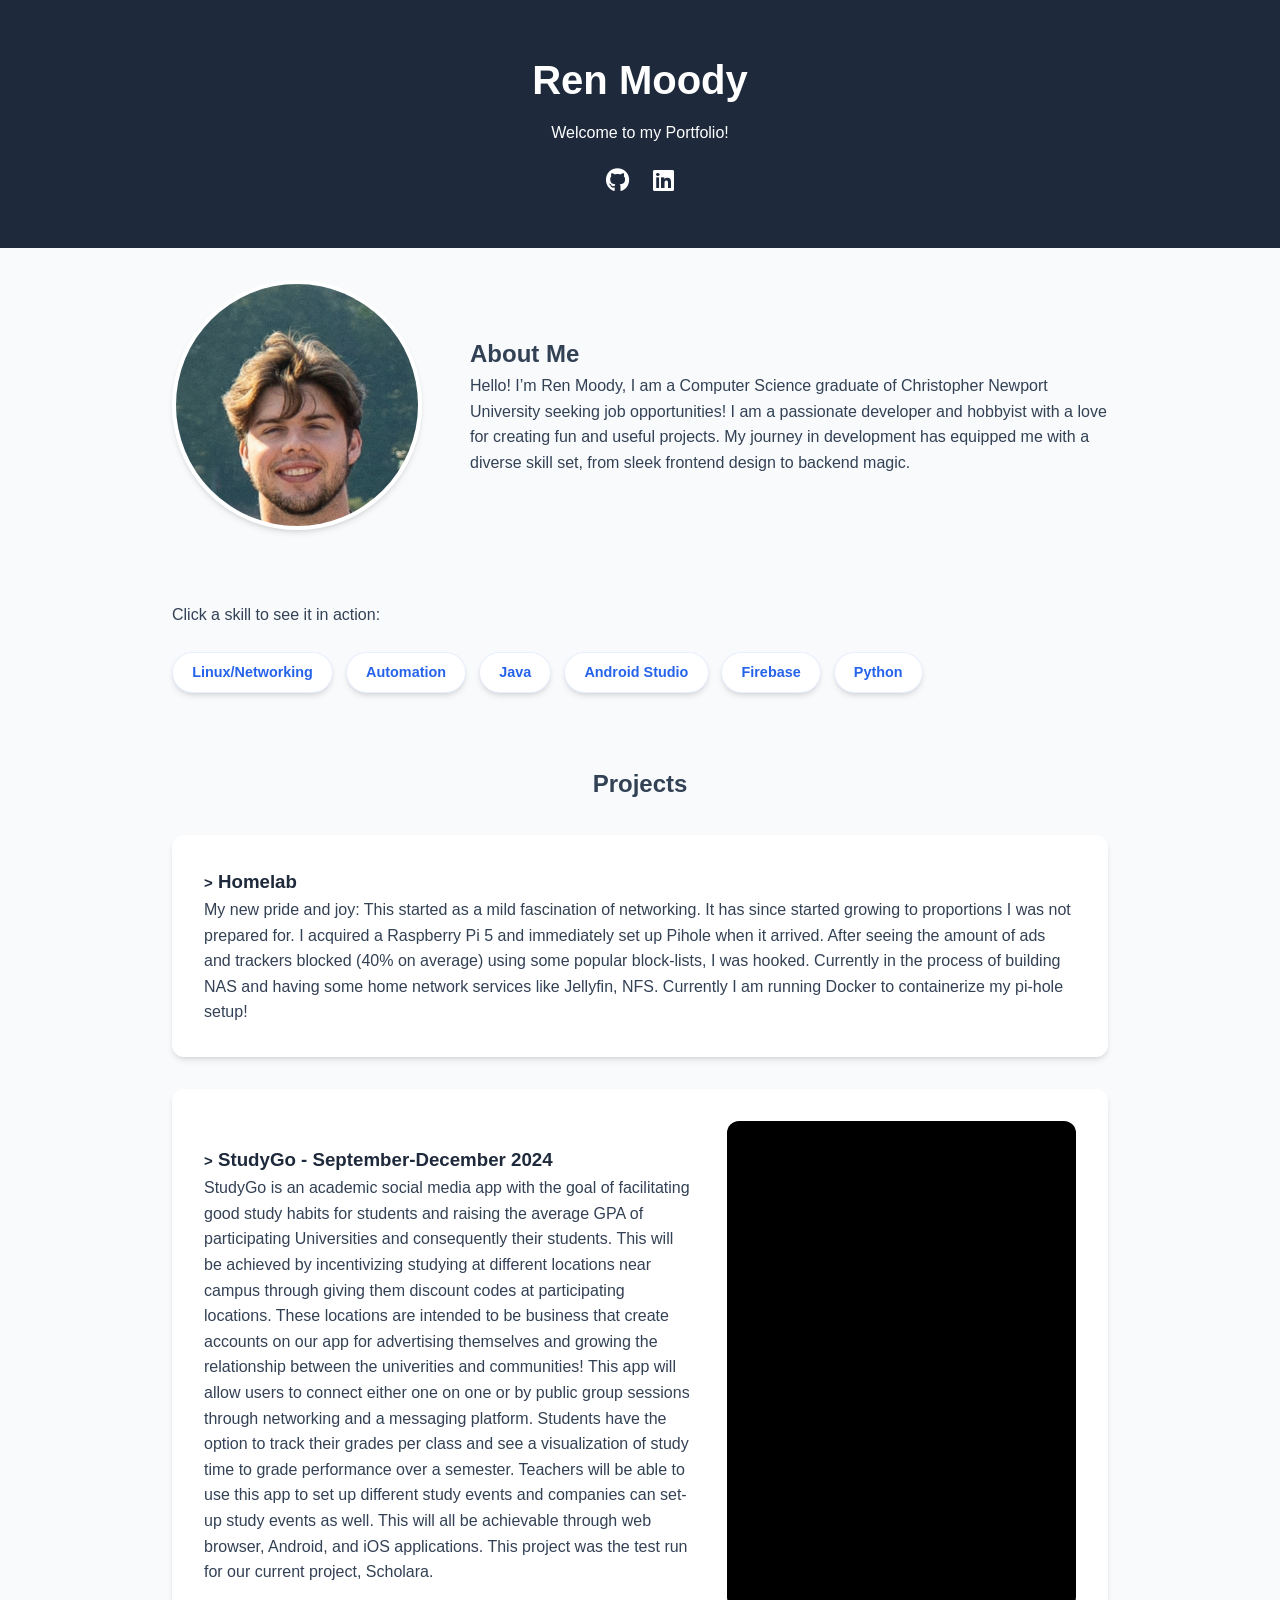
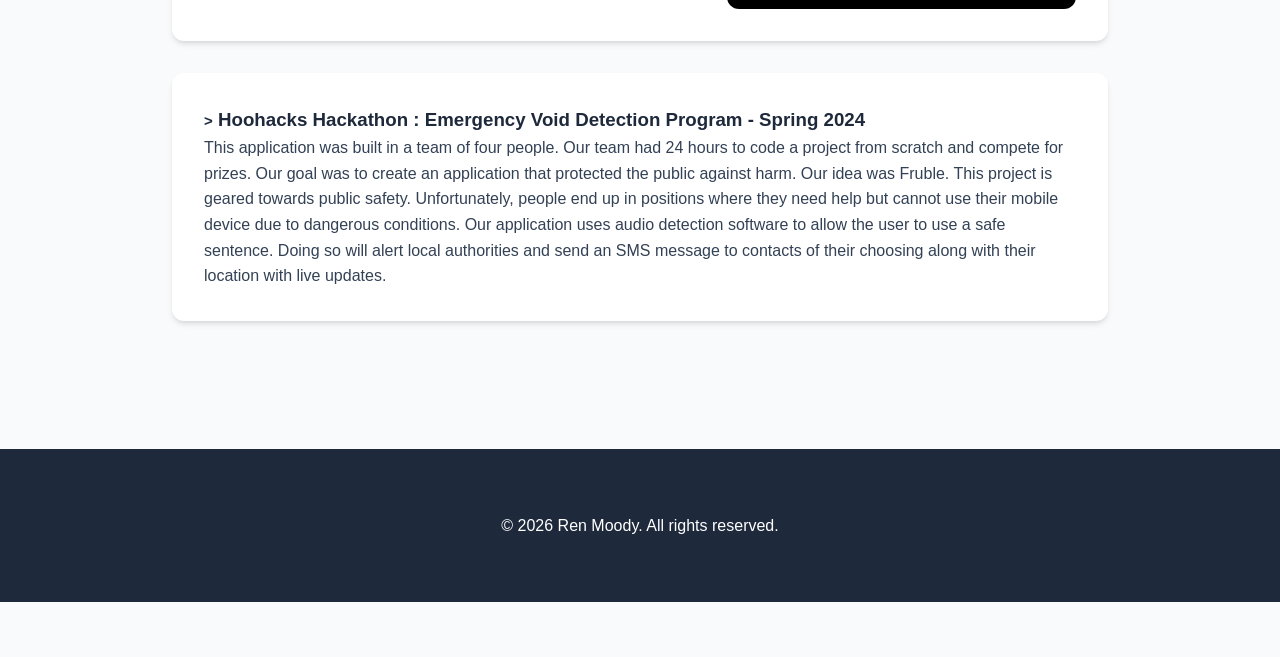
==== index.html @ 05da3f69 "Javascript overhaul, lots of interactivity added with skills and projects" ====
<!DOCTYPE html>
<html lang="en">

<head>
    <meta charset="UTF-8">
    <meta name="viewport" content="width=device-width, initial-scale=1.0">
    <meta name="description"
        content="Ren Moody's personal portfolio website showcasing projects and experience in software development.">
    <meta name="keywords"
        content="Ren Moody, portfolio, software developer, projects, computer science, Christopher Newport University">
    <title>Ren Moody Portfolio</title>
    <link rel="stylesheet" href="new_style.css">
    <link rel="stylesheet" href="https://cdnjs.cloudflare.com/ajax/libs/font-awesome/6.5.1/css/all.min.css">
</head>

<body>
    <header>
        <div class="header">
            <h1>Ren Moody</h1>
            <p>Welcome to my Portfolio!</p>
            <nav>
                <ul>
                    <li><a href="https://github.com/Renmoody" target="_blank" aria-label="GitHub Profile"
                            rel="noopener noreferrer"><i class="fab fa-github"></i></a></li>
                    <li><a href="https://www.linkedin.com/in/ren-moody/" target="_blank" aria-label="LinkedIn Profile"
                            rel="noopener noreferrer"><i class="fab fa-linkedin"></i></a></li>
                </ul>
            </nav>
        </div>
    </header>


    <section id="about">
        <div class="container">
            <img src="./images/pfp2.png" alt="About Me" class="profile-pic">
            <div class="about-text">
                <h2>About Me</h2>
                <p>Hello! I’m Ren Moody, I am a Computer Science graduate of Christopher Newport University seeking job
                    opportunities!
                    I am a passionate developer and hobbyist with a love for creating fun and useful projects.
                    My journey in development has equipped me with a diverse skill set,
                    from sleek frontend design to backend magic.</p>
            </div>
        </div>
    </section>

    <section id="skills-overview">
        <div class="container">
            <h2>Skills</h2>
            <p>Click a skill to see it in action:</p>
            <div class="skills-hub">
                <a href="#homelab" class="skill-tag" data-skill="linux" proj="homelab">Linux/Networking</a>
                <a href="#homelab" class="skill-tag" data-skill="automation" proj="homelab">Automation</a>
                <a href="#studygo" class="skill-tag" data-skill="java" proj="studygo">Java</a>
                <a href="#studygo" class="skill-tag" data-skill="android-studio" proj="studygo">Android Studio</a>
                <a href="#studygo" class="skill-tag" data-skill="firebase" proj="studygo">Firebase</a>
                <a href="#frooble" class="skill-tag" data-skill="python" proj="frooble">Python</a>

            </div>
        </div>
    </section>

    <section id="projects">
        <div class="container">
            <h2>Projects</h2>

            <!--Homelab-->
            <div class="project" id="homelab" data-skill="linux automation">
                <h3>
                    <a href="homelab.html">
                        Homelab
                    </a>
                </h3>
                <p>My new pride and joy: This started as a mild fascination of networking. It has since started growing
                    to
                    proportions I was not prepared for. I acquired a Raspberry Pi 5 and immediately set up Pihole when
                    it arrived. After seeing the amount of ads and trackers blocked (40% on average)
                    using some popular block-lists, I was hooked. Currently in the process of building NAS and having
                    some home network services like Jellyfin, NFS. Currently I am running Docker to containerize my
                    pi-hole setup!
                </p>
            </div>


            <!-- StudyGo Project -->
            <div class="project project-split" id="studygo" data-skill="java android-studio firebase">


                <div class="project-info">
                    <h3>
                        <a href="https://github.com/Renmoody/capstone" target="_blank">
                            StudyGo - September-December 2024
                        </a>
                    </h3>
                    <p>
                        StudyGo is an academic social media app with the goal of facilitating good study habits for
                        students and raising the average GPA of participating Universities and consequently their
                        students.
                        This will be achieved by incentivizing studying at different locations near campus through
                        giving
                        them discount codes at participating locations. These locations are intended to be business
                        that create
                        accounts on our app for advertising themselves and growing the relationship between the
                        univerities and communities!
                        This app will allow users to connect either one
                        on one or by public group sessions through networking and a messaging platform. Students
                        have the
                        option to track their grades per class and see a visualization of study time to grade
                        performance
                        over a semester. Teachers will be able to use this app to set up different study events and
                        companies can set-up study events as well. This will all be achievable through web browser,
                        Android, and iOS applications. This project was the test run for our current project,
                        Scholara.
                    </p>
                </div>

                <div class="video-container">

                    <video src="videos/Screen_recording_20241212_234307.webm" muted loop autoplay playsinline>

                        Your browser does not support the video tag.
                    </video>


                </div>
            </div>
            <!-- Frooble Project -->
            <div class="project" id="frooble" data-skill="python">

                <h3>
                    <a href="https://github.com/Renmoody/Frooble" target="_blank">
                        Hoohacks Hackathon : Emergency Void Detection Program - Spring 2024
                    </a>
                </h3>

                <!-- Left: text -->
                <p>
                    This application was built in a team of four people. Our team had 24 hours to code a project
                    from scratch and compete for prizes.
                    Our goal was to create an application that protected the public against harm. Our idea was
                    Fruble.
                    This project is geared towards public safety. Unfortunately, people end up in positions where
                    they need help
                    but cannot use their mobile device due to dangerous conditions.
                    Our application uses audio detection software to allow the user to use a safe sentence.
                    Doing so will alert local authorities and send an SMS message to contacts of their choosing
                    along with
                    their location with live updates.
                    <br>
                </p>



            </div>


    </section>


    <footer>
        <div class="container">
            <p>&copy; 2026 Ren Moody. All rights reserved.</p>
        </div>
    </footer>
    <script src="script.js"></script>
</body>

</html>
---- new_style.css ----
:root {
    --primary-color: #2563eb;
    --secondary-color: #1e293b;
    --accent-color: #38bdf8;
    --bg-color: #f8fafc;
    --text-color: #334155;
    --white: #ffffff;
    --shadow: 0 4px 6px -1px rgb(0 0 0 / 0.1), 0 2px 4px -2px rgb(0 0 0 / 0.1);
    --border-radius: 12px;
}

/* Base styling */
* {
    margin: 0;
    padding: 0;
    box-sizing: border-box;
}

html {
    scroll-behavior: smooth;
}

body {
    font-family: 'Inter', -apple-system, sans-serif;
    line-height: 1.6;
    background-color: var(--bg-color);
    color: var(--text-color);
}

.container {
    max-width: 1000px;
    margin: 0 auto;
    padding: 2rem;
}

/* Header & Nav */
header {
    background: var(--secondary-color);
    color: var(--white);
    padding: 3rem 1rem;
    text-align: center;
}

.header h1 {
    font-size: 2.5rem;
    margin-bottom: 0.5rem;
}

.header nav ul {
    list-style: none;
    display: flex;
    justify-content: center;
    gap: 1.5rem;
    margin-top: 1rem;
}

.header nav a {
    color: var(--white);
    font-size: 1.5rem;
    transition: transform 0.3s ease, color 0.3s ease;
}

.header nav a:hover {
    color: var(--accent-color);
    transform: translateY(-3px);
}

/* About */
#about .container {
    display: flex;
    align-items: center;
    gap: 3rem;
    flex-wrap: wrap;
}

.profile-pic {
    width: 250px;
    height: 250px;
    border-radius: 50%;
    object-fit: cover;
    box-shadow: var(--shadow);
    border: 4px solid var(--white);
}

.about-text {
    flex: 1;
    min-width: 300px;
}

/* Skills */
#skills-overview {
    position: sticky;
    top: 0;
    z-index: 100;
    background-color: var(--bg-color);
    padding: 1rem 0;
}

#skills-overview.is-pinned {
    padding: 0.5rem 0;
}

#skills-overview.is-pinned h2 {
    display: none;
}

.skills-hub {
    display: flex;
    flex-wrap: wrap;
    gap: 0.8rem;
    margin-top: 1.5rem;
}

.skill-tag {
    text-decoration: none;
    background: var(--white);
    color: var(--primary-color);
    padding: 0.5rem 1.2rem;
    border-radius: 50px;
    font-weight: 600;
    font-size: 0.9rem;
    box-shadow: var(--shadow);
    /* transition: all 0.4s ease; */
    transition: all 0.3s cubic-bezier(0.4, 0, 0.2, 1);
    border: 1px solid rgba(37, 99, 235, 0.1);
}

.skill-tag:hover {
    background: var(--primary-color);
    color: var(--white);
    transform: scale(1.05);
}

.skill-tag.active-skill {
    background: var(--primary-color);
    color: var(--white);
    transform: scale(1.05);
}


/* Projects */
#projects h2 {
    margin-bottom: 2rem;
    text-align: center;
}

.project {
    scroll-margin-top: 200px;
    background: var(--white);
    padding: 2rem;
    border-radius: var(--border-radius);
    margin-bottom: 2rem;
    outline: 2px solid transparent;
    box-shadow: var(--shadow);
    transition: outline 0.5s ease, box-shadow 0.4s ease, transform 0.4s ease;
}

.project.active-project {
    outline: 2px solid var(--primary-color);
    box-shadow: 0 20px 25px rgba(0, 0, 0, 0.15); 
    transform: translateY(-5px);
}

.project:hover {
    transform: translateY(-5px);
}

.project h3 a {
    color: var(--secondary-color);
    text-decoration: none;
    cursor: pointer;
}

.project h3 a:hover {
    color: var(--primary-color);
}


.project h3 a::before {
    content: '>';
    font-size: 0.8em;
    transition: margin-left 0.2s;
}


.project h3 a:hover::before {
    margin-left: 5px;
}

.project h3 a:active {
    opacity: 0.7;
    transform: scale(0.98);
}


.project-split {
    display: flex;
    align-items: center;
    gap: 2rem;
    overflow: hidden;
}

.project:has(.video-container.expanded) {
    transform: none !important;
    z-index: 99999;
}

.project-split .split-object {
    position: relative;
    width: 40%;
    aspect-ratio: 1/1.4;
    border-radius: var(--border-radius);
    overflow: hidden;
    background: #000;
    flex-shrink: 0;
}

.project .img {
    width: 100%;
    display: block;
    overflow: hidden;
    border-radius: var(--border-radius);
}

.img img {
    width: 100%;
}

.video-container {
    position: relative;
    cursor: pointer;
    width: 40%;
    aspect-ratio: 1/1.4;
    border-radius: var(--border-radius);
    overflow: hidden;
    background: #000;
    flex-shrink: 0;
    align-self: flex-start;
}

.video-container video {
    width: 100%;
    height: 100%;
    display: block;
}


.tooltip {
    border-bottom: 1px dotted #666;
    position: relative;
    cursor: help;
}

/* The Bubble */
.tooltip::after {
    content: attr(data-tooltip);
    position: absolute;
    bottom: 125%;
    left: 50%;
    transform: translateX(-50%);
    background-color: #333;
    color: #fff;
    padding: 8px;
    border-radius: 5px;
    font-size: 14px;
    white-space: nowrap;
    opacity: 0;
    visibility: hidden;
    transition: opacity 0.3s;
    z-index: 10;
}

.tooltip:hover::after {
    opacity: 1;
    visibility: visible;
}



footer {
    text-align: center;
    padding: 2rem;
    background: var(--secondary-color);
    color: var(--white);
    margin-top: 4rem;
}

@media (max-width: 768px) {
    #about .container {
        flex-direction: column;
        text-align: center;
    }

    #skills-overview {
        background-color: transparent;
    }
    #skills-overview h2{
        display: none;
    }
    #skills-overview p{
        display: none;
    }

    .header h1 {
        font-size: 2rem;
    }

    .project-split {
        flex-direction: column;
    }

    .project-split .video-container {
        flex-basis: auto;
        width: 100%;
    }

    .project h3 a {
        background-color: rgba(var(--secondary-color-rgb), 0.1);
        padding: 2px 6px;
        border-radius: 4px;
        font-weight: bold;
    }
}
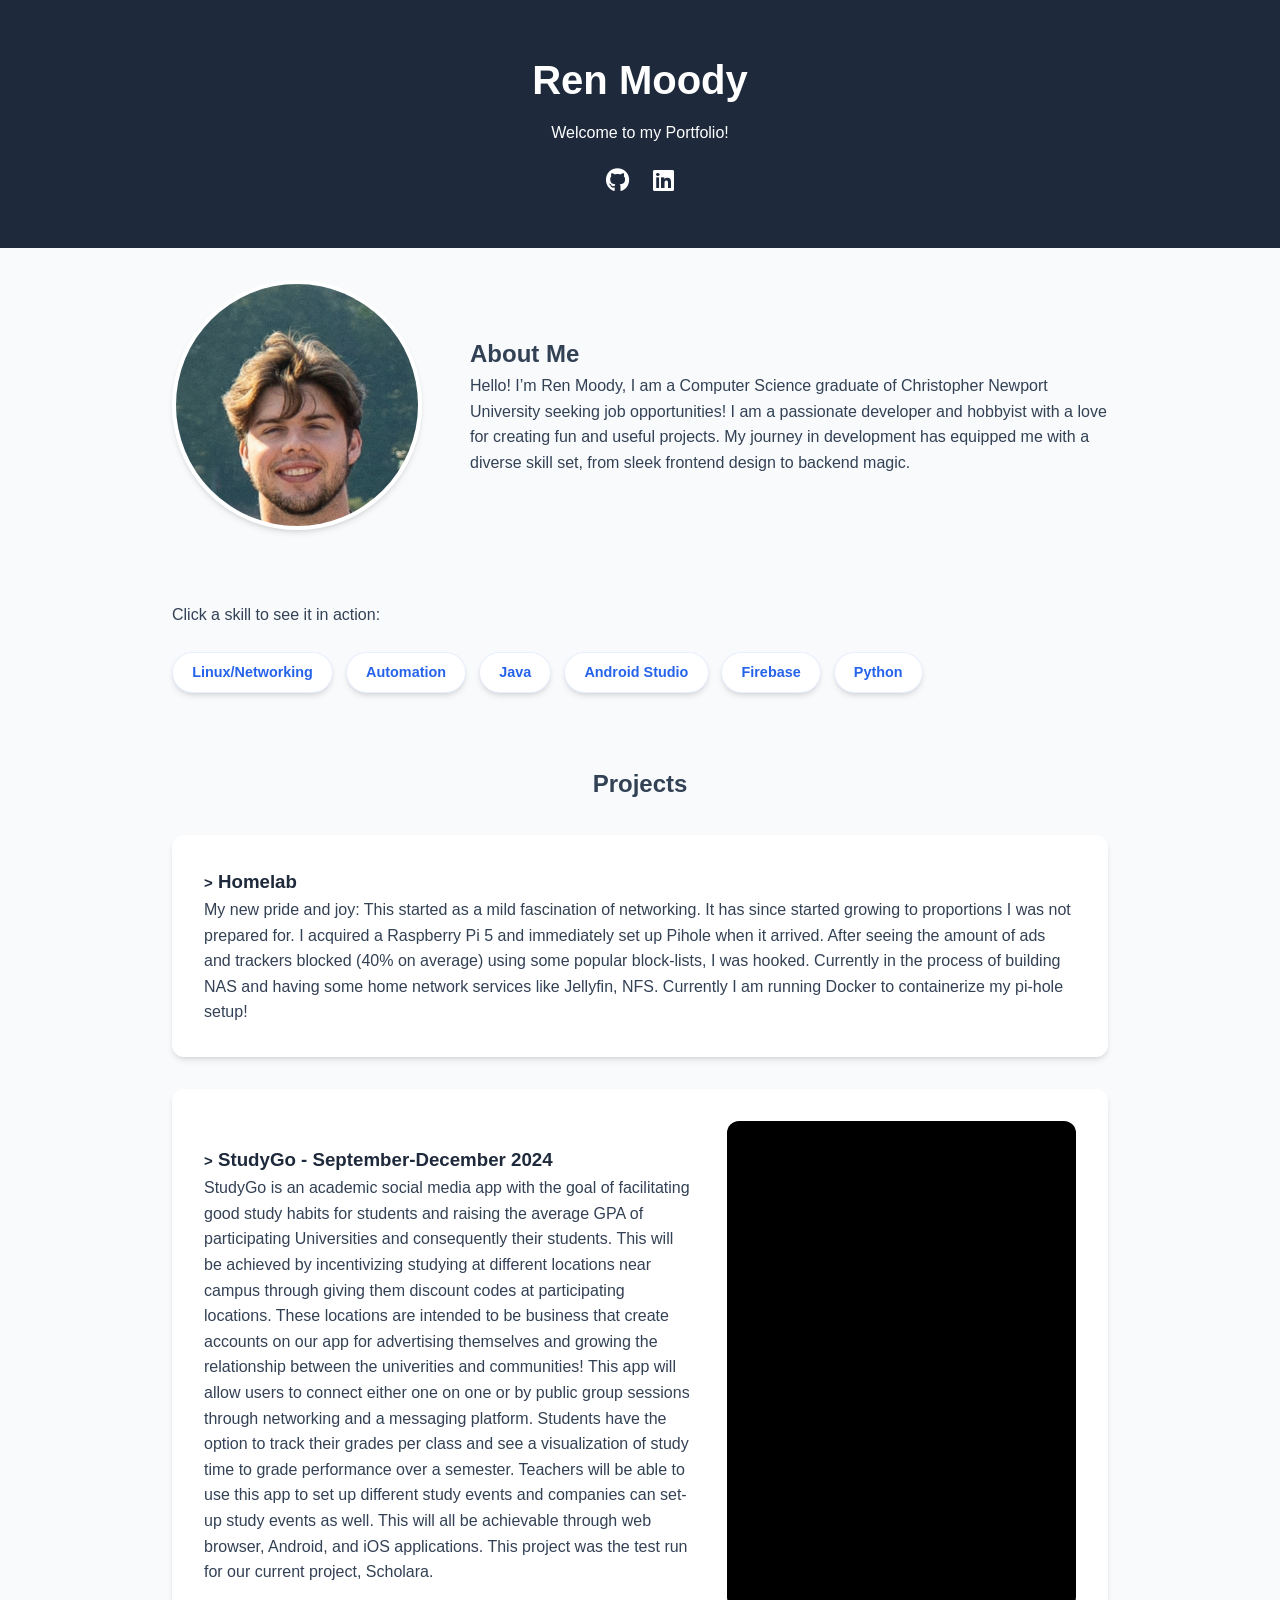
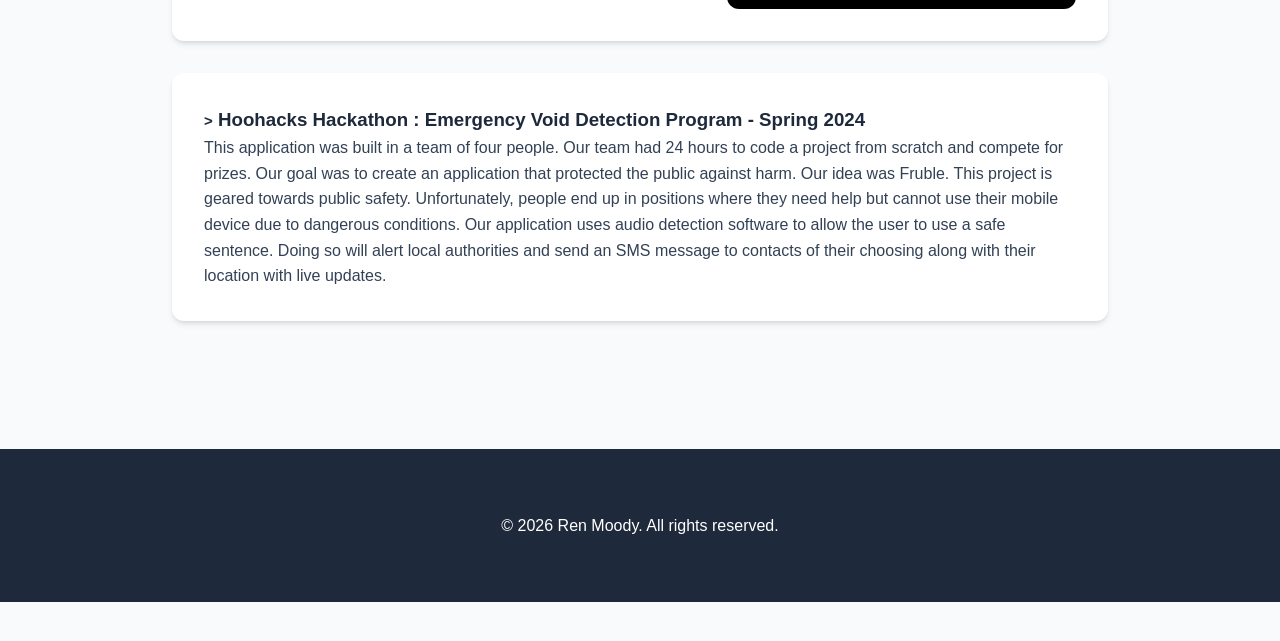
==== commit 55594bd2: "Fixed js bug using gemini" ====
--- a/index.html
+++ b/index.html
@@ -43,7 +43,7 @@
             </div>
         </div>
     </section>
-
+    <div id="skills-sentinel"></div>
     <section id="skills-overview">
         <div class="container">
             <h2>Skills</h2>
--- a/new_style.css
+++ b/new_style.css
@@ -57,12 +57,14 @@
 .header nav a {
     color: var(--white);
     font-size: 1.5rem;
-    transition: transform 0.3s ease, color 0.3s ease;
-}
-
-.header nav a:hover {
-    color: var(--accent-color);
-    transform: translateY(-3px);
+}
+.header nav li {
+    transition: transform 0.2s ease-out;
+    transform: scale(1);
+}
+.header nav li:hover {
+    transition: transform 0.2s ease;
+    transform: scale(1.3);
 }
 
 /* About */
@@ -88,20 +90,33 @@
 }
 
 /* Skills */
+
+#skills-sentinel {
+    height: 0;
+    visibility: hidden;
+}
+
 #skills-overview {
     position: sticky;
     top: 0;
     z-index: 100;
-    background-color: var(--bg-color);
-    padding: 1rem 0;
+    transition: padding 0.3s ease;
+    background: inherit;
 }
 
 #skills-overview.is-pinned {
     padding: 0.5rem 0;
 }
-
+#skills-overview h2 {
+    transition: all 0.3s ease;
+    overflow: hidden;
+    margin-bottom: 1rem;
+}
 #skills-overview.is-pinned h2 {
-    display: none;
+    max-height: 0;
+    margin-bottom: 0;
+    opacity: 0;
+    pointer-events: none;   
 }
 
 .skills-hub {
@@ -156,8 +171,8 @@
 }
 
 .project.active-project {
-    outline: 2px solid var(--primary-color);
-    box-shadow: 0 20px 25px rgba(0, 0, 0, 0.15); 
+    outline: 2px solid rgba(37, 100, 235, 0.342);
+    box-shadow: 0 15px 25px rgba(0, 0, 0, 0.15); 
     transform: translateY(-5px);
 }
 
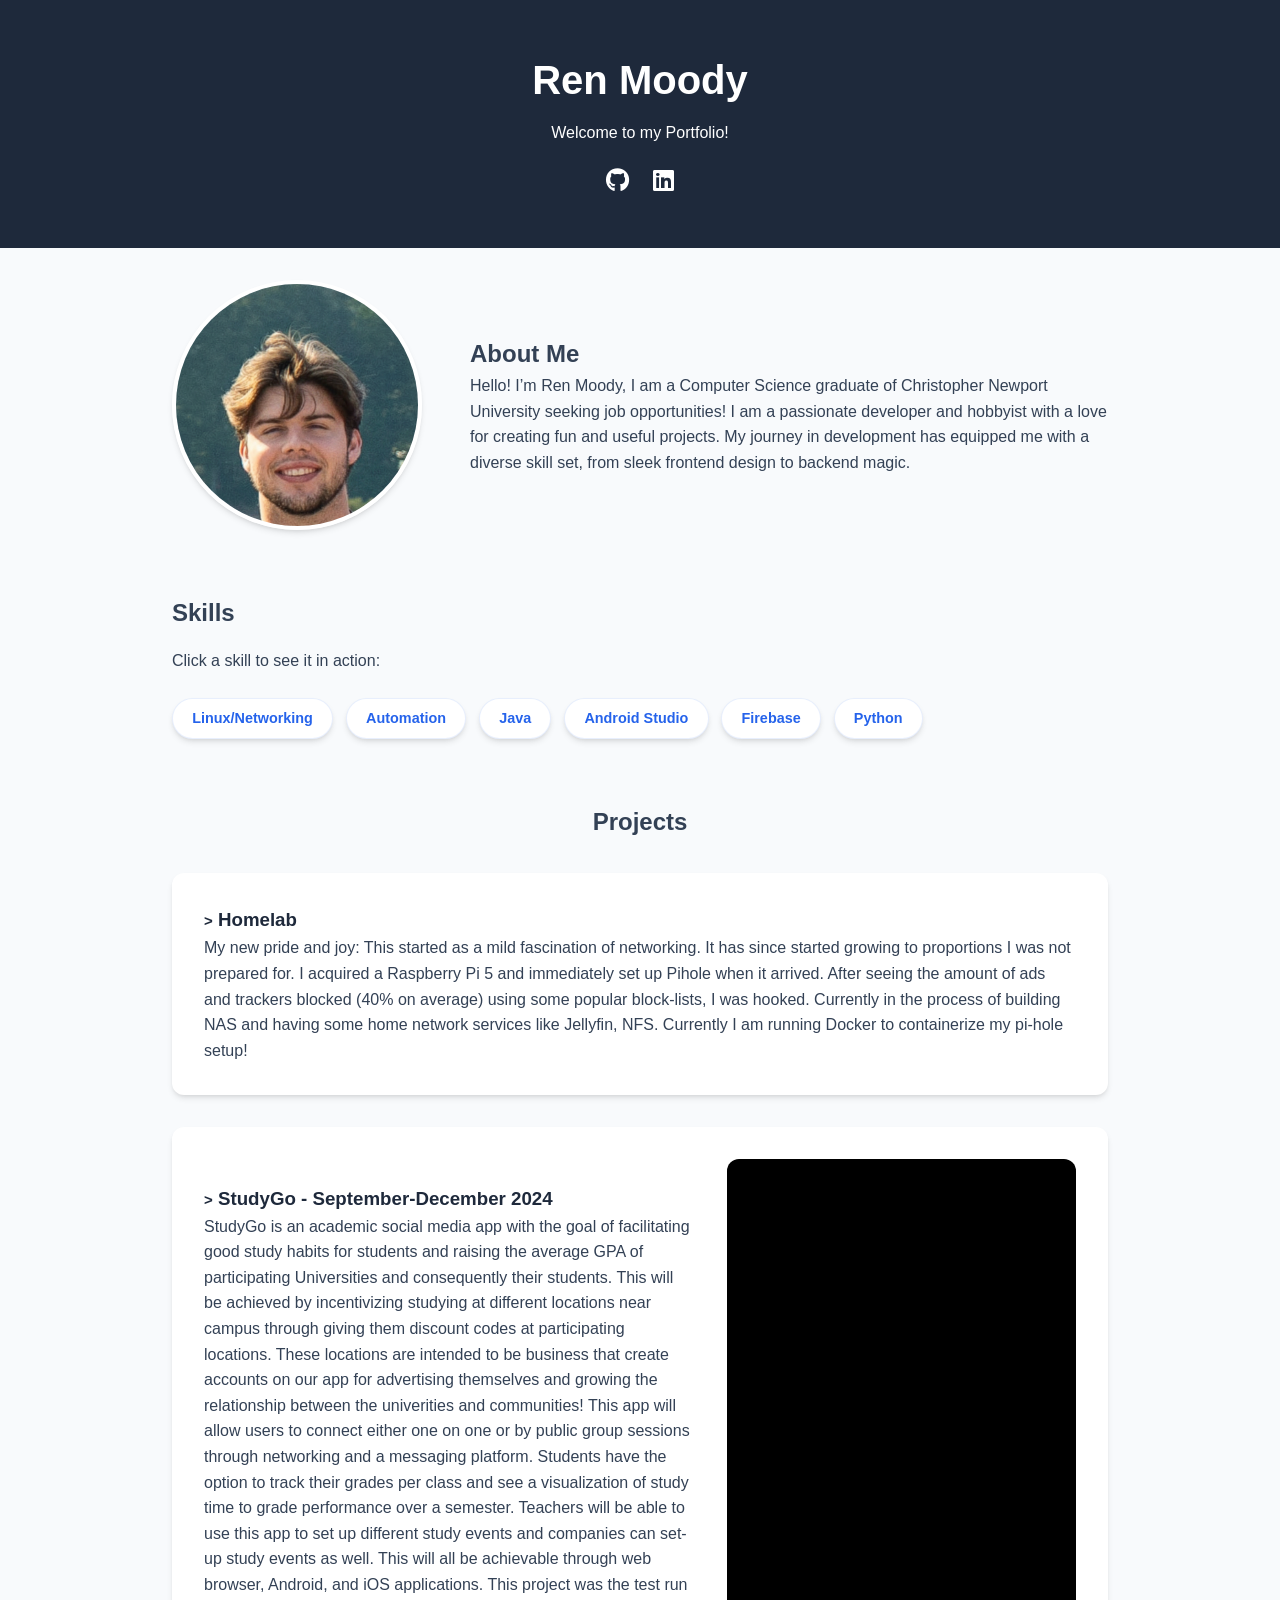
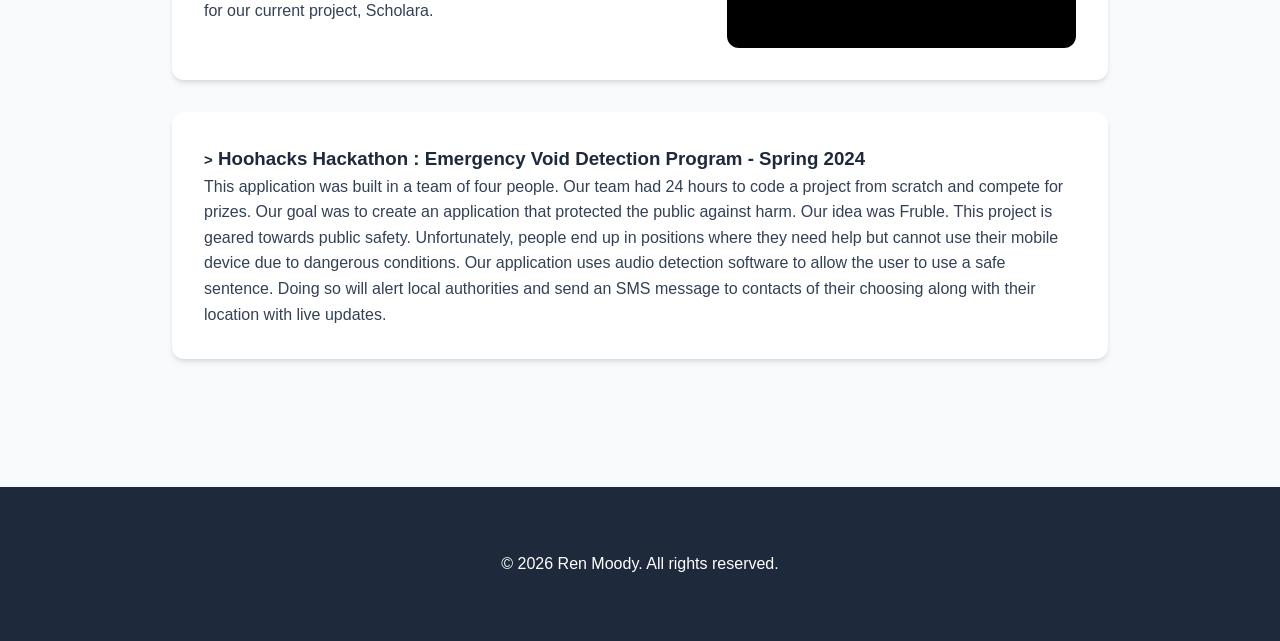
==== commit 93316f5d: "JS Bug fix part 100" ====
--- a/index.html
+++ b/index.html
@@ -59,7 +59,7 @@
             </div>
         </div>
     </section>
-
+<main class="main-content">
     <section id="projects">
         <div class="container">
             <h2>Projects</h2>
@@ -156,7 +156,7 @@
 
     </section>
 
-
+</main>
     <footer>
         <div class="container">
             <p>&copy; 2026 Ren Moody. All rights reserved.</p>
--- a/new_style.css
+++ b/new_style.css
@@ -21,12 +21,15 @@
 }
 
 body {
+    position: relative;
     font-family: 'Inter', -apple-system, sans-serif;
     line-height: 1.6;
     background-color: var(--bg-color);
     color: var(--text-color);
 }
-
+main {
+    position: relative;
+}
 .container {
     max-width: 1000px;
     margin: 0 auto;
@@ -92,8 +95,12 @@
 /* Skills */
 
 #skills-sentinel {
-    height: 0;
+    position: absolute;
+    top: 40vh;
+    width: 1px;
+    height: 1px;     
     visibility: hidden;
+    pointer-events: none;
 }
 
 #skills-overview {
@@ -108,15 +115,21 @@
     padding: 0.5rem 0;
 }
 #skills-overview h2 {
-    transition: all 0.3s ease;
+
+    transition: 
+        opacity 0.8s ease, 
+        max-height 0.5s ease 0.3s, 
+        margin-bottom 0.5s ease 0.3s;
+        
+    max-height: 100px; 
+    opacity: 1;
     overflow: hidden;
     margin-bottom: 1rem;
 }
 #skills-overview.is-pinned h2 {
+    opacity: 0;
     max-height: 0;
     margin-bottom: 0;
-    opacity: 0;
-    pointer-events: none;   
 }
 
 .skills-hub {
@@ -135,7 +148,6 @@
     font-weight: 600;
     font-size: 0.9rem;
     box-shadow: var(--shadow);
-    /* transition: all 0.4s ease; */
     transition: all 0.3s cubic-bezier(0.4, 0, 0.2, 1);
     border: 1px solid rgba(37, 99, 235, 0.1);
 }
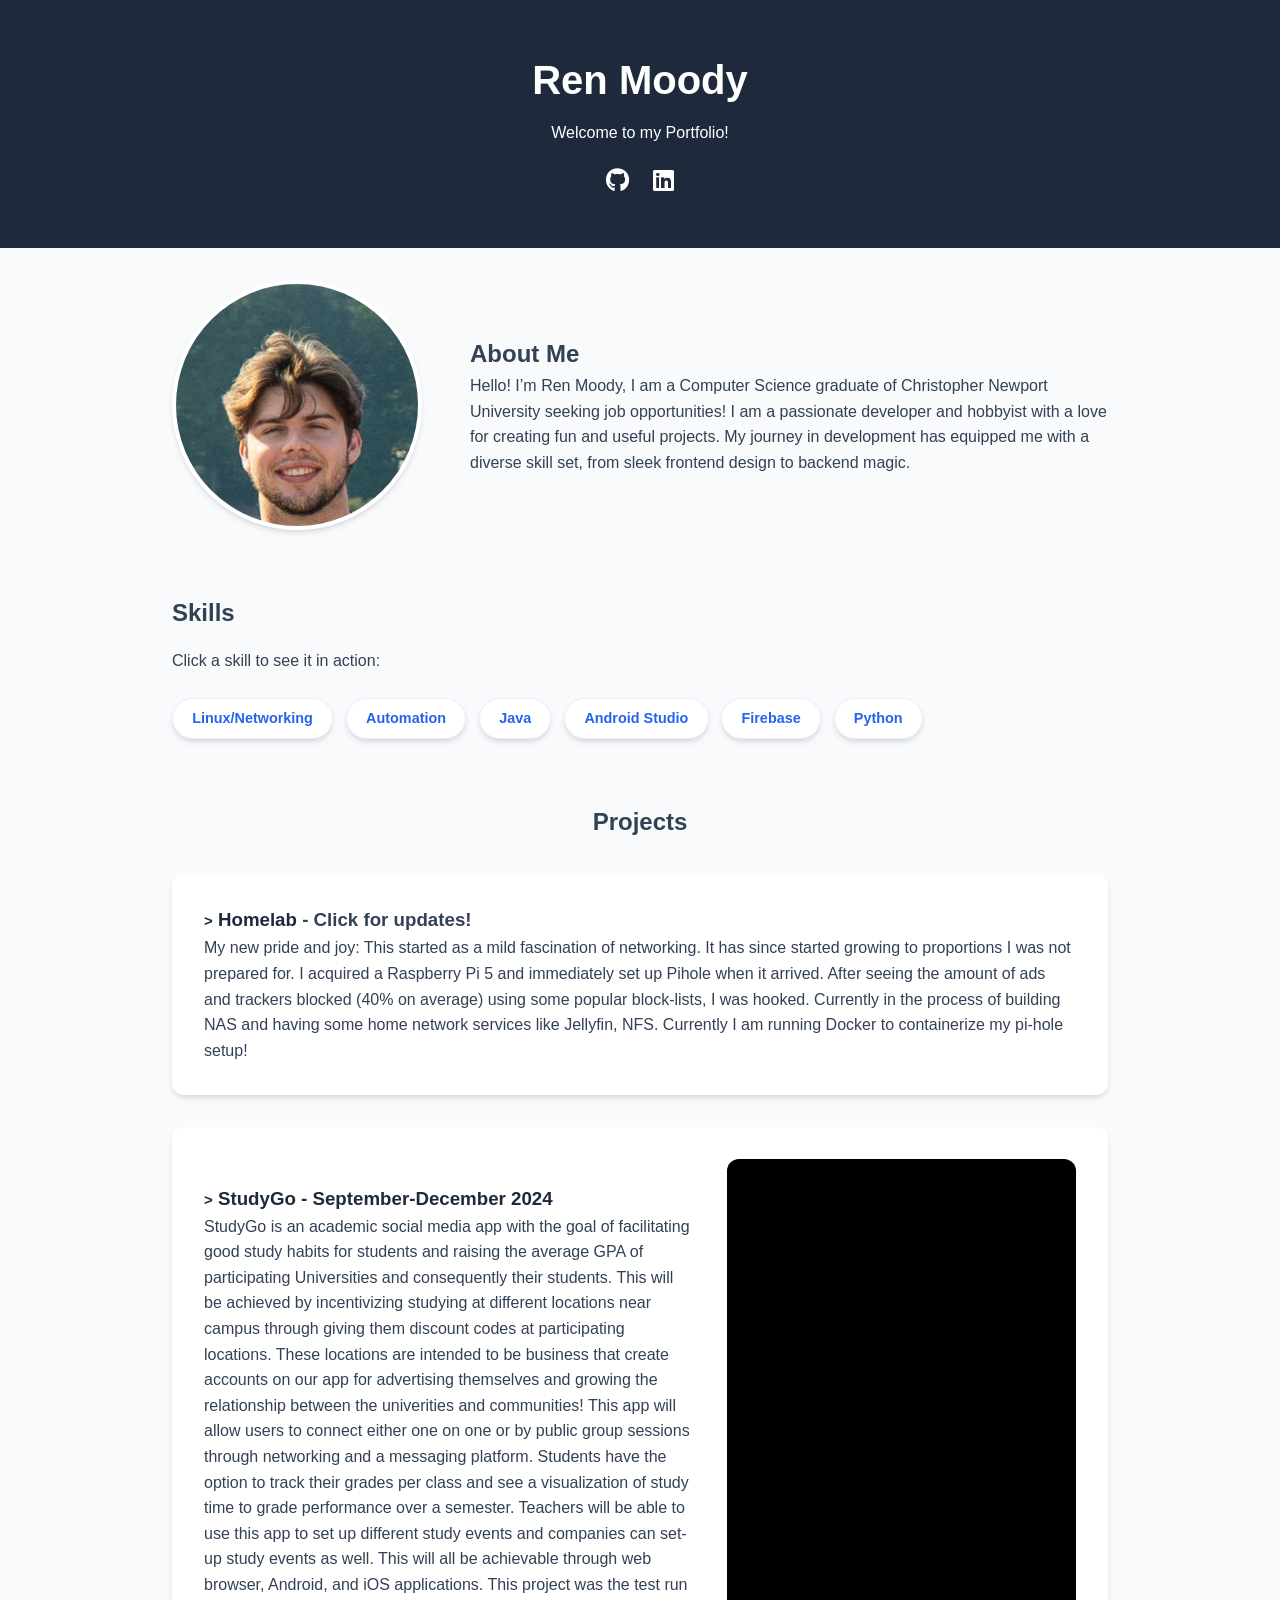
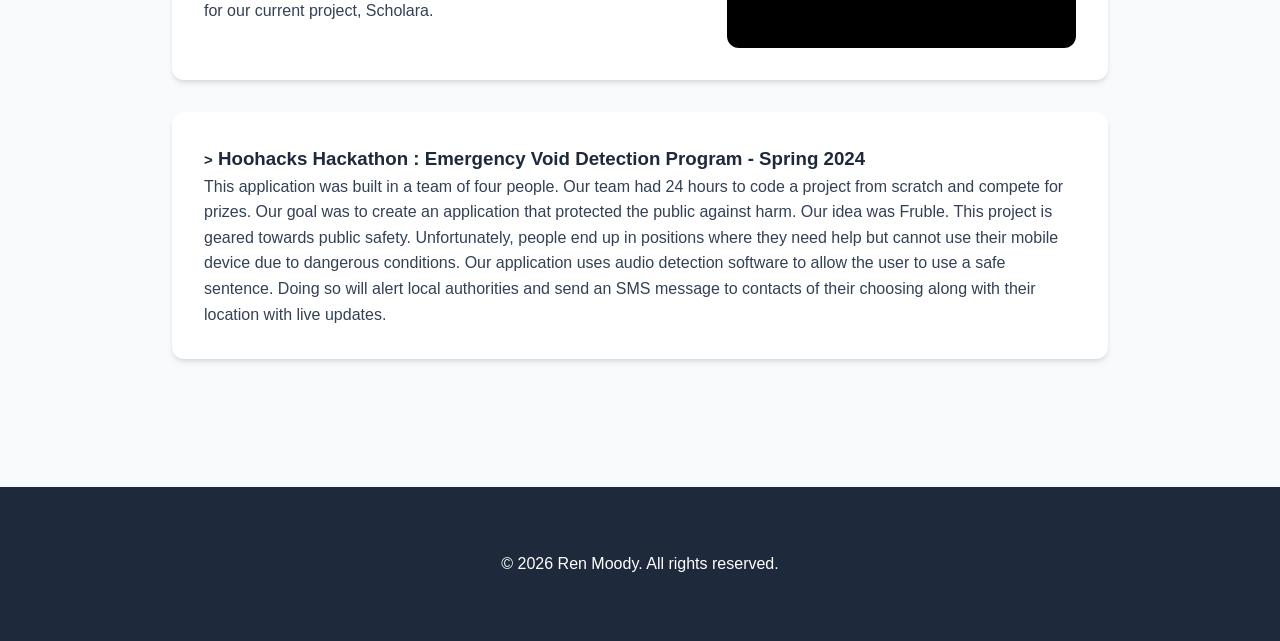
==== commit 6c61f562: "Homelab updates" ====
--- a/index.html
+++ b/index.html
@@ -69,7 +69,7 @@
                 <h3>
                     <a href="homelab.html">
                         Homelab
-                    </a>
+                    </a> - Click for updates!
                 </h3>
                 <p>My new pride and joy: This started as a mild fascination of networking. It has since started growing
                     to
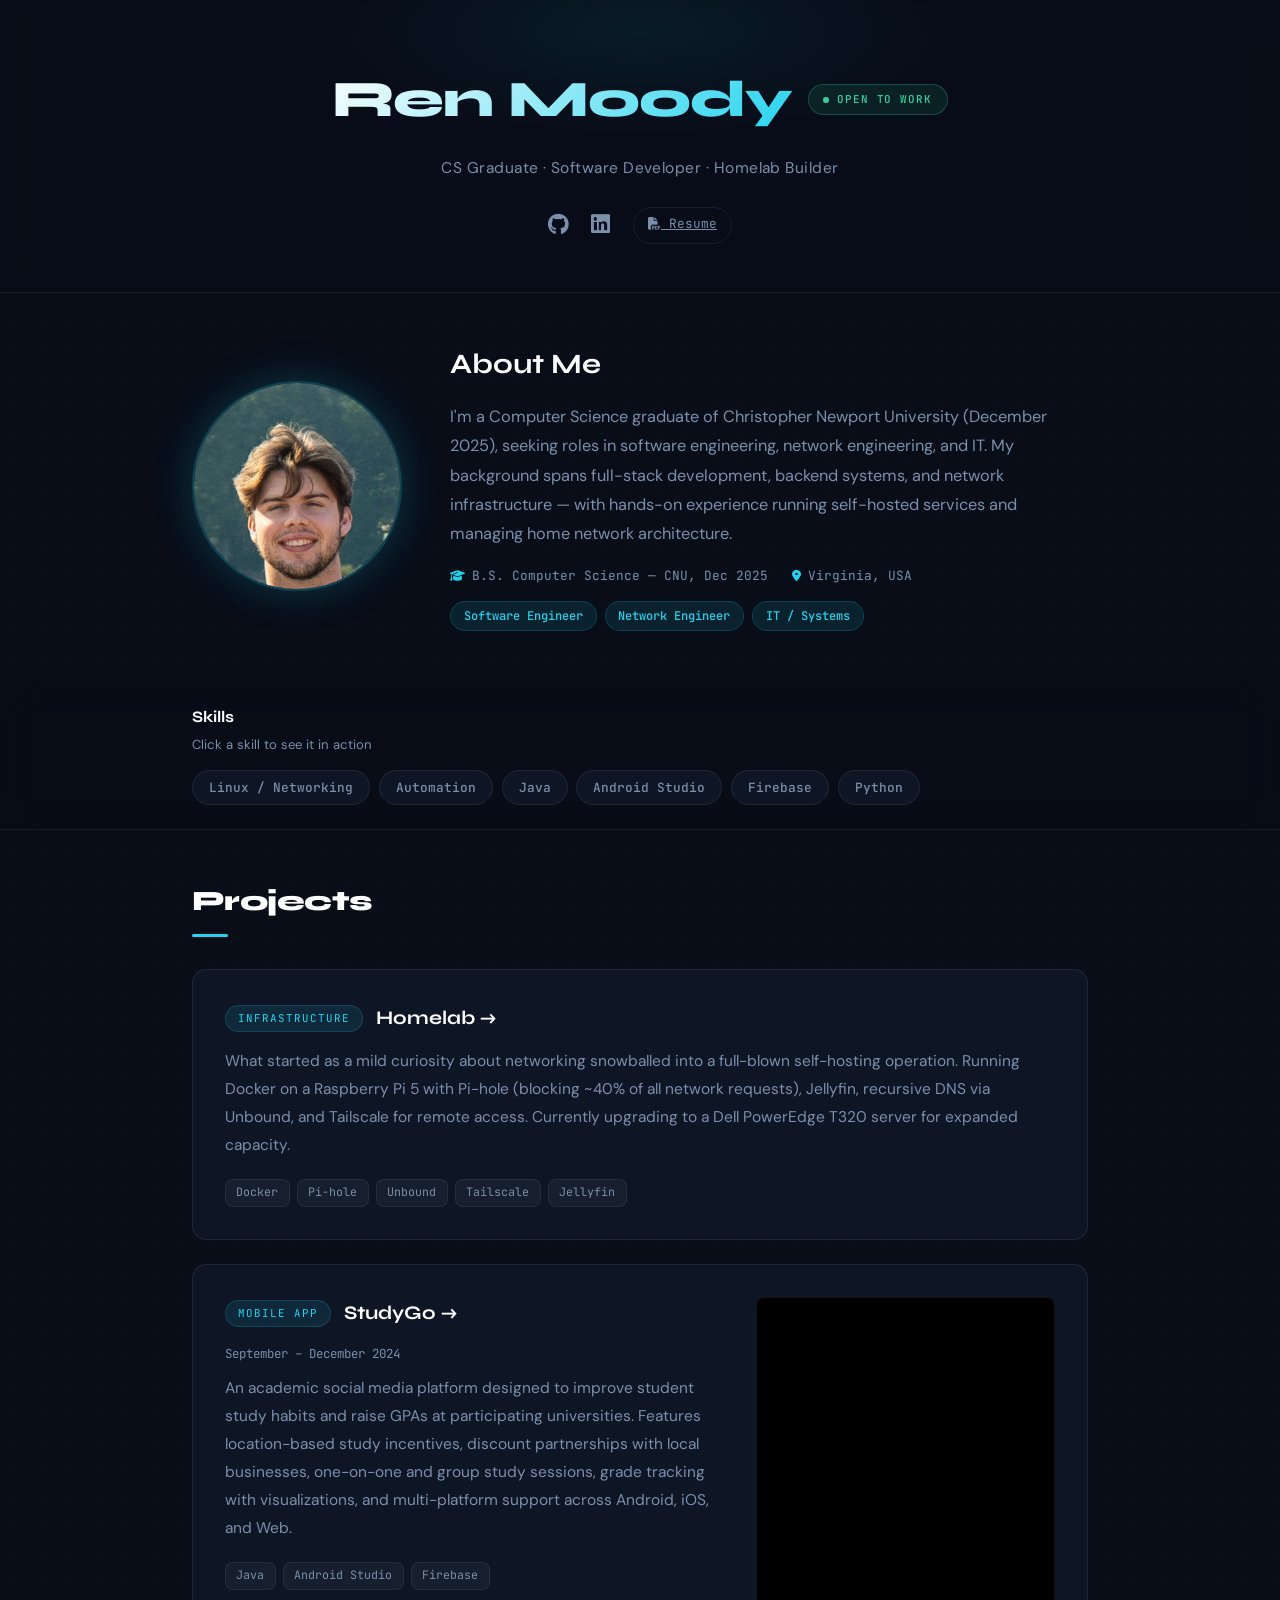
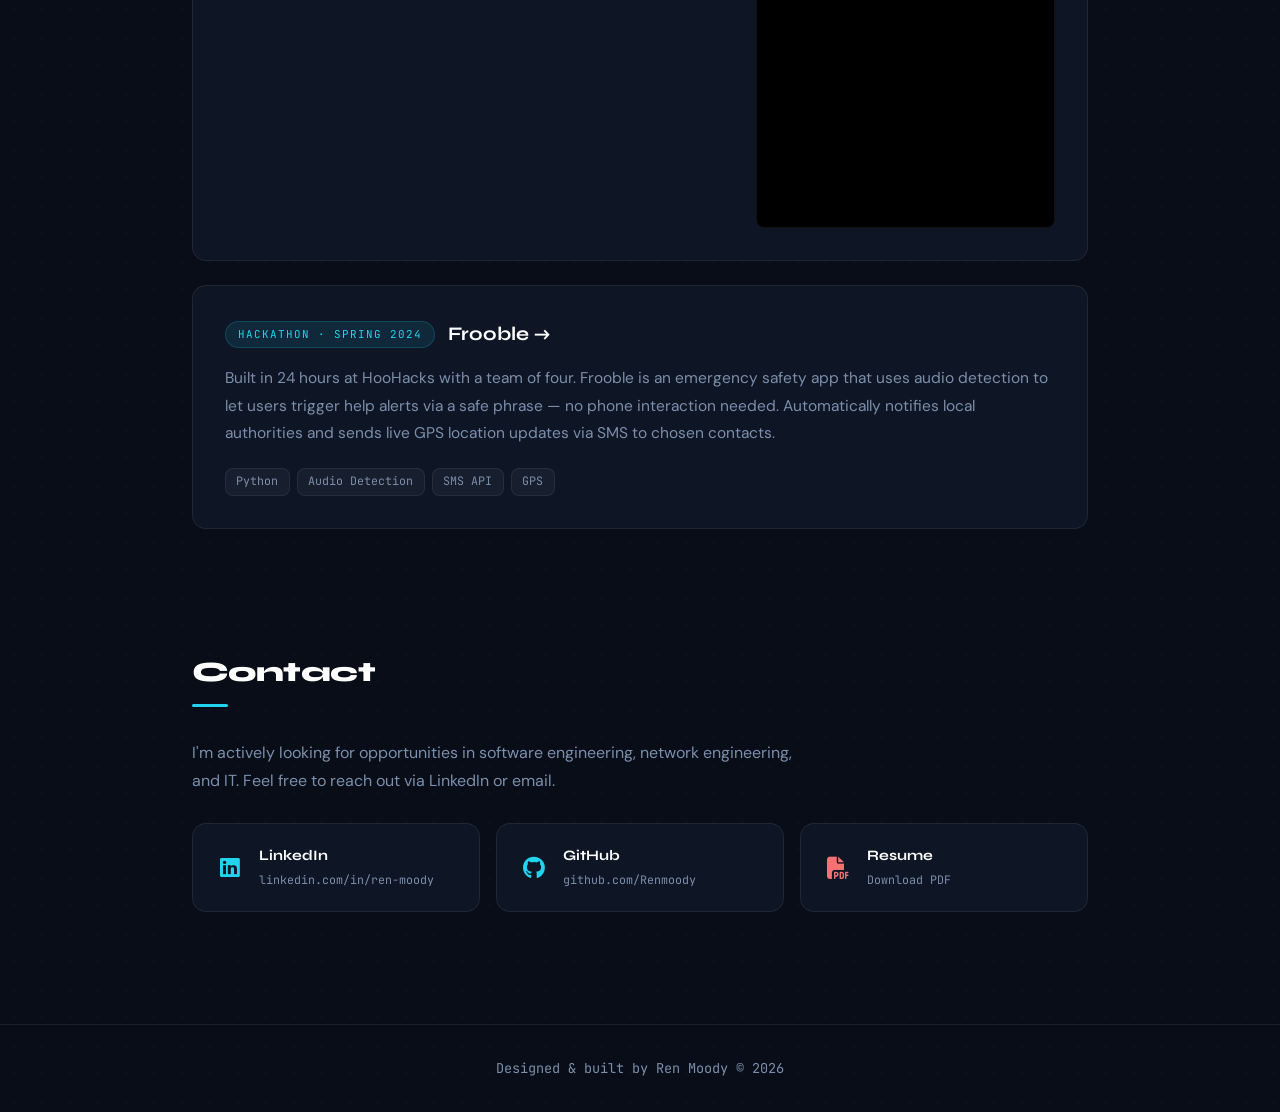
==== commit b5c7f409: "Style rework. Added Contact section and resume" ====
--- a/index.html
+++ b/index.html
@@ -1,168 +1,162 @@
-<!DOCTYPE html>
-<html lang="en">
-
-<head>
-    <meta charset="UTF-8">
-    <meta name="viewport" content="width=device-width, initial-scale=1.0">
-    <meta name="description"
-        content="Ren Moody's personal portfolio website showcasing projects and experience in software development.">
-    <meta name="keywords"
-        content="Ren Moody, portfolio, software developer, projects, computer science, Christopher Newport University">
-    <title>Ren Moody Portfolio</title>
-    <link rel="stylesheet" href="new_style.css">
-    <link rel="stylesheet" href="https://cdnjs.cloudflare.com/ajax/libs/font-awesome/6.5.1/css/all.min.css">
-</head>
-
-<body>
-    <header>
-        <div class="header">
-            <h1>Ren Moody</h1>
-            <p>Welcome to my Portfolio!</p>
-            <nav>
-                <ul>
-                    <li><a href="https://github.com/Renmoody" target="_blank" aria-label="GitHub Profile"
-                            rel="noopener noreferrer"><i class="fab fa-github"></i></a></li>
-                    <li><a href="https://www.linkedin.com/in/ren-moody/" target="_blank" aria-label="LinkedIn Profile"
-                            rel="noopener noreferrer"><i class="fab fa-linkedin"></i></a></li>
-                </ul>
-            </nav>
-        </div>
-    </header>
-
-
-    <section id="about">
-        <div class="container">
-            <img src="./images/pfp2.png" alt="About Me" class="profile-pic">
-            <div class="about-text">
-                <h2>About Me</h2>
-                <p>Hello! I’m Ren Moody, I am a Computer Science graduate of Christopher Newport University seeking job
-                    opportunities!
-                    I am a passionate developer and hobbyist with a love for creating fun and useful projects.
-                    My journey in development has equipped me with a diverse skill set,
-                    from sleek frontend design to backend magic.</p>
-            </div>
-        </div>
-    </section>
-    <div id="skills-sentinel"></div>
-    <section id="skills-overview">
-        <div class="container">
-            <h2>Skills</h2>
-            <p>Click a skill to see it in action:</p>
-            <div class="skills-hub">
-                <a href="#homelab" class="skill-tag" data-skill="linux" proj="homelab">Linux/Networking</a>
-                <a href="#homelab" class="skill-tag" data-skill="automation" proj="homelab">Automation</a>
-                <a href="#studygo" class="skill-tag" data-skill="java" proj="studygo">Java</a>
-                <a href="#studygo" class="skill-tag" data-skill="android-studio" proj="studygo">Android Studio</a>
-                <a href="#studygo" class="skill-tag" data-skill="firebase" proj="studygo">Firebase</a>
-                <a href="#frooble" class="skill-tag" data-skill="python" proj="frooble">Python</a>
-
-            </div>
-        </div>
-    </section>
-<main class="main-content">
-    <section id="projects">
-        <div class="container">
-            <h2>Projects</h2>
-
-            <!--Homelab-->
-            <div class="project" id="homelab" data-skill="linux automation">
-                <h3>
-                    <a href="homelab.html">
-                        Homelab
-                    </a> - Click for updates!
-                </h3>
-                <p>My new pride and joy: This started as a mild fascination of networking. It has since started growing
-                    to
-                    proportions I was not prepared for. I acquired a Raspberry Pi 5 and immediately set up Pihole when
-                    it arrived. After seeing the amount of ads and trackers blocked (40% on average)
-                    using some popular block-lists, I was hooked. Currently in the process of building NAS and having
-                    some home network services like Jellyfin, NFS. Currently I am running Docker to containerize my
-                    pi-hole setup!
-                </p>
-            </div>
-
-
-            <!-- StudyGo Project -->
-            <div class="project project-split" id="studygo" data-skill="java android-studio firebase">
-
-
-                <div class="project-info">
-                    <h3>
-                        <a href="https://github.com/Renmoody/capstone" target="_blank">
-                            StudyGo - September-December 2024
-                        </a>
-                    </h3>
-                    <p>
-                        StudyGo is an academic social media app with the goal of facilitating good study habits for
-                        students and raising the average GPA of participating Universities and consequently their
-                        students.
-                        This will be achieved by incentivizing studying at different locations near campus through
-                        giving
-                        them discount codes at participating locations. These locations are intended to be business
-                        that create
-                        accounts on our app for advertising themselves and growing the relationship between the
-                        univerities and communities!
-                        This app will allow users to connect either one
-                        on one or by public group sessions through networking and a messaging platform. Students
-                        have the
-                        option to track their grades per class and see a visualization of study time to grade
-                        performance
-                        over a semester. Teachers will be able to use this app to set up different study events and
-                        companies can set-up study events as well. This will all be achievable through web browser,
-                        Android, and iOS applications. This project was the test run for our current project,
-                        Scholara.
-                    </p>
-                </div>
-
-                <div class="video-container">
-
-                    <video src="videos/Screen_recording_20241212_234307.webm" muted loop autoplay playsinline>
-
-                        Your browser does not support the video tag.
-                    </video>
-
-
-                </div>
-            </div>
-            <!-- Frooble Project -->
-            <div class="project" id="frooble" data-skill="python">
-
-                <h3>
-                    <a href="https://github.com/Renmoody/Frooble" target="_blank">
-                        Hoohacks Hackathon : Emergency Void Detection Program - Spring 2024
-                    </a>
-                </h3>
-
-                <!-- Left: text -->
-                <p>
-                    This application was built in a team of four people. Our team had 24 hours to code a project
-                    from scratch and compete for prizes.
-                    Our goal was to create an application that protected the public against harm. Our idea was
-                    Fruble.
-                    This project is geared towards public safety. Unfortunately, people end up in positions where
-                    they need help
-                    but cannot use their mobile device due to dangerous conditions.
-                    Our application uses audio detection software to allow the user to use a safe sentence.
-                    Doing so will alert local authorities and send an SMS message to contacts of their choosing
-                    along with
-                    their location with live updates.
-                    <br>
-                </p>
-
-
-
-            </div>
-
-
-    </section>
-
-</main>
-    <footer>
-        <div class="container">
-            <p>&copy; 2026 Ren Moody. All rights reserved.</p>
-        </div>
-    </footer>
-    <script src="script.js"></script>
-</body>
-
-</html>+<!DOCTYPE html>
+<html lang="en">
+<head>
+    <meta charset="UTF-8">
+    <meta name="viewport" content="width=device-width, initial-scale=1.0">
+    <meta name="description" content="Ren Moody — CS Graduate, Software Developer, and Homelab Builder.">
+    <meta name="keywords" content="Ren Moody, portfolio, software developer, computer science, Christopher Newport University">
+    <title>Ren Moody</title>
+    <link rel="stylesheet" href="new_style.css">
+    <link rel="stylesheet" href="https://cdnjs.cloudflare.com/ajax/libs/font-awesome/6.5.1/css/all.min.css">
+</head>
+<body>
+
+    <header class="site-header">
+        <div class="header-inner">
+            <div class="header-name">
+                <span class="name-label">Ren Moody</span>
+                <span class="status-badge">Open to Work</span>
+            </div>
+            <p class="header-tagline">CS Graduate &middot; Software Developer &middot; Homelab Builder</p>
+            <nav class="header-nav">
+                <a href="https://github.com/Renmoody" target="_blank" rel="noopener noreferrer" aria-label="GitHub Profile">
+                    <i class="fab fa-github"></i>
+                </a>
+                <a href="https://www.linkedin.com/in/ren-moody/" target="_blank" rel="noopener noreferrer" aria-label="LinkedIn Profile">
+                    <i class="fab fa-linkedin"></i>
+                </a>
+                <a href="./documents/Ren_Moody_Resume_9.16.pdf" target="_blank" rel="noopener noreferrer" aria-label="Download Resume" class="resume-nav-link">
+                    <i class="fas fa-file-pdf"></i> Resume
+                </a>
+            </nav>
+        </div>
+    </header>
+
+    <section id="about">
+        <div class="container fade-up">
+            <img src="./images/pfp2.png" alt="Ren Moody" class="profile-pic">
+            <div class="about-text">
+                <h2>About Me</h2>
+                <p>I'm a Computer Science graduate of Christopher Newport University (December 2025), seeking roles in software engineering, network engineering, and IT. My background spans full-stack development, backend systems, and network infrastructure — with hands-on experience running self-hosted services and managing home network architecture.</p>
+                <div class="about-meta">
+                    <span class="about-meta-item"><i class="fas fa-graduation-cap"></i> B.S. Computer Science &mdash; CNU, Dec 2025</span>
+                    <span class="about-meta-item"><i class="fas fa-map-marker-alt"></i> Virginia, USA</span>
+                </div>
+                <div class="target-roles">
+                    <span class="role-tag">Software Engineer</span>
+                    <span class="role-tag">Network Engineer</span>
+                    <span class="role-tag">IT / Systems</span>
+                </div>
+            </div>
+        </div>
+    </section>
+
+    <div id="skills-sentinel"></div>
+
+    <section id="skills-overview">
+        <div class="container">
+            <h2 class="skills-heading">Skills</h2>
+            <p class="skills-sub">Click a skill to see it in action</p>
+            <div class="skills-hub">
+                <a href="#homelab" class="skill-tag" data-skill="linux" proj="homelab">Linux / Networking</a>
+                <a href="#homelab" class="skill-tag" data-skill="automation" proj="homelab">Automation</a>
+                <a href="#studygo" class="skill-tag" data-skill="java" proj="studygo">Java</a>
+                <a href="#studygo" class="skill-tag" data-skill="android-studio" proj="studygo">Android Studio</a>
+                <a href="#studygo" class="skill-tag" data-skill="firebase" proj="studygo">Firebase</a>
+                <a href="#frooble" class="skill-tag" data-skill="python" proj="frooble">Python</a>
+            </div>
+        </div>
+    </section>
+
+    <main class="main-content">
+        <section id="projects">
+            <div class="container">
+                <h2 class="section-title fade-up">Projects</h2>
+
+                <!-- Homelab -->
+                <div class="project fade-up" id="homelab" data-skill="linux automation" tabindex="0">
+                    <div class="project-header">
+                        <span class="project-tag">Infrastructure</span>
+                        <h3><a href="homelab.html">Homelab →</a></h3>
+                    </div>
+                    <p>What started as a mild curiosity about networking snowballed into a full-blown self-hosting operation. Running Docker on a Raspberry Pi 5 with Pi-hole (blocking ~40% of all network requests), Jellyfin, recursive DNS via Unbound, and Tailscale for remote access. Currently upgrading to a Dell PowerEdge T320 server for expanded capacity.</p>
+                    <div class="project-stack">
+                        <span>Docker</span><span>Pi-hole</span><span>Unbound</span><span>Tailscale</span><span>Jellyfin</span>
+                    </div>
+                </div>
+
+                <!-- StudyGo -->
+                <div class="project project-split fade-up" id="studygo" data-skill="java android-studio firebase" tabindex="0">
+                    <div class="project-info">
+                        <div class="project-header">
+                            <span class="project-tag">Mobile App</span>
+                            <h3><a href="https://github.com/Renmoody/capstone" target="_blank" rel="noopener noreferrer">StudyGo →</a></h3>
+                        </div>
+                        <p class="project-date">September – December 2024</p>
+                        <p>An academic social media platform designed to improve student study habits and raise GPAs at participating universities. Features location-based study incentives, discount partnerships with local businesses, one-on-one and group study sessions, grade tracking with visualizations, and multi-platform support across Android, iOS, and Web.</p>
+                        <div class="project-stack">
+                            <span>Java</span><span>Android Studio</span><span>Firebase</span>
+                        </div>
+                    </div>
+                    <div class="video-container">
+                        <video src="videos/Screen_recording_20241212_234307.webm" muted loop autoplay playsinline>
+                            Your browser does not support the video tag.
+                        </video>
+                    </div>
+                </div>
+
+                <!-- Frooble -->
+                <div class="project fade-up" id="frooble" data-skill="python" tabindex="0">
+                    <div class="project-header">
+                        <span class="project-tag">Hackathon &middot; Spring 2024</span>
+                        <h3><a href="https://github.com/Renmoody/Frooble" target="_blank" rel="noopener noreferrer">Frooble →</a></h3>
+                    </div>
+                    <p>Built in 24 hours at HooHacks with a team of four. Frooble is an emergency safety app that uses audio detection to let users trigger help alerts via a safe phrase — no phone interaction needed. Automatically notifies local authorities and sends live GPS location updates via SMS to chosen contacts.</p>
+                    <div class="project-stack">
+                        <span>Python</span><span>Audio Detection</span><span>SMS API</span><span>GPS</span>
+                    </div>
+                </div>
+
+            </div>
+        </section>
+    </main>
+
+    <section id="contact">
+        <div class="container fade-up">
+            <h2 class="section-title">Contact</h2>
+            <p class="contact-intro">I'm actively looking for opportunities in software engineering, network engineering, and IT. Feel free to reach out via LinkedIn or email.</p>
+            <div class="contact-grid">
+                <a href="https://www.linkedin.com/in/ren-moody/" target="_blank" rel="noopener noreferrer" class="contact-card">
+                    <i class="fab fa-linkedin"></i>
+                    <div>
+                        <span class="contact-label">LinkedIn</span>
+                        <span class="contact-value">linkedin.com/in/ren-moody</span>
+                    </div>
+                </a>
+                <a href="https://github.com/Renmoody" target="_blank" rel="noopener noreferrer" class="contact-card">
+                    <i class="fab fa-github"></i>
+                    <div>
+                        <span class="contact-label">GitHub</span>
+                        <span class="contact-value">github.com/Renmoody</span>
+                    </div>
+                </a>
+                <a href="./documents/Ren_Moody_Resume_9.16.pdf" target="_blank" rel="noopener noreferrer" class="contact-card contact-card--resume">
+                    <i class="fas fa-file-pdf"></i>
+                    <div>
+                        <span class="contact-label">Resume</span>
+                        <span class="contact-value">Download PDF</span>
+                    </div>
+                </a>
+            </div>
+        </div>
+    </section>
+
+    <footer>
+        <div class="container">
+            <p>Designed &amp; built by Ren Moody &copy; 2026</p>
+        </div>
+    </footer>
+
+    <script src="script.js"></script>
+</body>
+</html>
--- a/new_style.css
+++ b/new_style.css
@@ -1,77 +1,210 @@
+@import url('https://fonts.googleapis.com/css2?family=Syne:wght@400;600;700;800&family=DM+Sans:ital,opsz,wght@0,9..40,300;0,9..40,400;0,9..40,500;0,9..40,600;1,9..40,300&family=JetBrains+Mono:wght@400;500&display=swap');
+
+/* ============ TOKENS ============ */
 :root {
-    --primary-color: #2563eb;
-    --secondary-color: #1e293b;
-    --accent-color: #38bdf8;
-    --bg-color: #f8fafc;
-    --text-color: #334155;
-    --white: #ffffff;
-    --shadow: 0 4px 6px -1px rgb(0 0 0 / 0.1), 0 2px 4px -2px rgb(0 0 0 / 0.1);
-    --border-radius: 12px;
-}
-
-/* Base styling */
-* {
+    --bg:             #080d18;
+    --surface:        #0e1525;
+    --surface-hi:     #141d30;
+    --border:         rgba(255, 255, 255, 0.07);
+    --border-hi:      rgba(34, 211, 238, 0.28);
+    --text:           #dde4f0;
+    --text-muted:     #7b8fab;
+    --accent:         #22d3ee;
+    --accent-dim:     rgba(34, 211, 238, 0.1);
+    --accent-glow:    rgba(34, 211, 238, 0.22);
+    --green:          #34d399;
+    --yellow:         #fbbf24;
+    --radius:         14px;
+    --radius-sm:      8px;
+    --font-display:   'Syne', sans-serif;
+    --font-body:      'DM Sans', sans-serif;
+    --font-mono:      'JetBrains Mono', monospace;
+}
+
+/* ============ RESET ============ */
+*, *::before, *::after {
     margin: 0;
     padding: 0;
     box-sizing: border-box;
 }
 
-html {
-    scroll-behavior: smooth;
-}
+html { scroll-behavior: smooth; }
 
 body {
+    font-family: var(--font-body);
+    background-color: var(--bg);
+    background-image: radial-gradient(rgba(34, 211, 238, 0.035) 1px, transparent 1px);
+    background-size: 28px 28px;
+    color: var(--text);
+    line-height: 1.7;
+    -webkit-font-smoothing: antialiased;
+}
+
+main { position: relative; }
+
+.container {
+    max-width: 960px;
+    margin: 0 auto;
+    padding: 3rem 2rem;
+}
+
+/* ============ HEADER ============ */
+.site-header {
+    background: rgba(8, 13, 24, 0.88);
+    backdrop-filter: blur(20px);
+    -webkit-backdrop-filter: blur(20px);
+    border-bottom: 1px solid var(--border);
+    padding: 3.5rem 2rem 3rem;
+    text-align: center;
     position: relative;
-    font-family: 'Inter', -apple-system, sans-serif;
-    line-height: 1.6;
-    background-color: var(--bg-color);
-    color: var(--text-color);
-}
-main {
-    position: relative;
-}
-.container {
-    max-width: 1000px;
+    overflow: hidden;
+}
+
+/* ambient glow behind header */
+.site-header::before {
+    content: '';
+    position: absolute;
+    top: -80px;
+    left: 50%;
+    transform: translateX(-50%);
+    width: 640px;
+    height: 220px;
+    background: radial-gradient(ellipse at center, rgba(34, 211, 238, 0.08) 0%, transparent 70%);
+    pointer-events: none;
+}
+
+.header-inner {
+    max-width: 960px;
     margin: 0 auto;
-    padding: 2rem;
-}
-
-/* Header & Nav */
-header {
-    background: var(--secondary-color);
-    color: var(--white);
-    padding: 3rem 1rem;
-    text-align: center;
-}
-
-.header h1 {
-    font-size: 2.5rem;
-    margin-bottom: 0.5rem;
-}
-
-.header nav ul {
-    list-style: none;
-    display: flex;
+}
+
+.header-name {
+    display: flex;
+    align-items: center;
+    justify-content: center;
+    gap: 1rem;
+    margin-bottom: 0.75rem;
+    flex-wrap: wrap;
+}
+
+.name-label {
+    font-family: var(--font-display);
+    font-size: clamp(1.9rem, 5vw, 3.2rem);
+    font-weight: 800;
+    letter-spacing: -0.02em;
+    background: linear-gradient(135deg, #ffffff 0%, var(--accent) 100%);
+    -webkit-background-clip: text;
+    -webkit-text-fill-color: transparent;
+    background-clip: text;
+}
+
+/* "Open to Work" badge */
+.status-badge {
+    font-family: var(--font-mono);
+    font-size: 0.68rem;
+    font-weight: 500;
+    text-transform: uppercase;
+    letter-spacing: 0.09em;
+    color: var(--green);
+    background: rgba(52, 211, 153, 0.1);
+    border: 1px solid rgba(52, 211, 153, 0.25);
+    border-radius: 50px;
+    padding: 0.3rem 0.9rem;
+    display: inline-flex;
+    align-items: center;
+    gap: 0.45rem;
+    white-space: nowrap;
+}
+
+.status-badge::before {
+    content: '';
+    display: inline-block;
+    width: 6px;
+    height: 6px;
+    border-radius: 50%;
+    background: var(--green);
+    animation: pulse-dot 2.2s ease-in-out infinite;
+    flex-shrink: 0;
+}
+
+@keyframes pulse-dot {
+    0%, 100% { opacity: 1; transform: scale(1); }
+    50%       { opacity: 0.35; transform: scale(0.8); }
+}
+
+.header-tagline {
+    color: var(--text-muted);
+    font-size: 0.97rem;
+    letter-spacing: 0.03em;
+    margin-bottom: 1.6rem;
+}
+
+.header-nav {
+    display: flex;
+    justify-content: center;
+    gap: 1.4rem;
+}
+
+.header-nav a {
+    color: var(--text-muted);
+    font-size: 1.35rem;
+    transition: color 0.2s ease, transform 0.2s ease;
+    display: inline-block;
+}
+
+.header-nav a:hover {
+    color: var(--accent);
+    transform: translateY(-3px);
+}
+
+.resume-nav-link {
+    font-family: var(--font-mono);
+    font-size: 0.8rem !important;
+    display: inline-flex;
+    align-items: center;
+    gap: 0.4rem;
+    border: 1px solid var(--border);
+    border-radius: 50px;
+    padding: 0.3rem 0.9rem;
+    transition: color 0.2s ease, border-color 0.2s ease, transform 0.2s ease !important;
+}
+
+.resume-nav-link:hover {
+    border-color: var(--border-hi) !important;
+}
+
+/* Sub-page header (homelab) */
+.site-header--sub {
+    padding: 2rem 2rem 1.75rem;
+}
+
+.site-header--sub .header-name {
     justify-content: center;
     gap: 1.5rem;
-    margin-top: 1rem;
-}
-
-.header nav a {
-    color: var(--white);
-    font-size: 1.5rem;
-}
-.header nav li {
-    transition: transform 0.2s ease-out;
-    transform: scale(1);
-}
-.header nav li:hover {
-    transition: transform 0.2s ease;
-    transform: scale(1.3);
-}
-
-/* About */
-#about .container {
+}
+
+.back-link {
+    font-family: var(--font-mono);
+    font-size: 0.82rem;
+    color: var(--text-muted);
+    text-decoration: none;
+    display: inline-flex;
+    align-items: center;
+    gap: 0.45rem;
+    border: 1px solid var(--border);
+    padding: 0.3rem 0.85rem;
+    border-radius: 50px;
+    transition: color 0.2s, border-color 0.2s;
+}
+
+.back-link:hover {
+    color: var(--accent);
+    border-color: var(--border-hi);
+}
+
+/* ============ ABOUT ============ */
+#about .container,
+#homelab-intro .container {
     display: flex;
     align-items: center;
     gap: 3rem;
@@ -79,26 +212,160 @@
 }
 
 .profile-pic {
-    width: 250px;
-    height: 250px;
+    width: 210px;
+    height: 210px;
     border-radius: 50%;
     object-fit: cover;
-    box-shadow: var(--shadow);
-    border: 4px solid var(--white);
+    border: 2px solid var(--border-hi);
+    box-shadow: 0 0 40px var(--accent-glow);
+    flex-shrink: 0;
 }
 
 .about-text {
     flex: 1;
-    min-width: 300px;
-}
-
-/* Skills */
-
+    min-width: 260px;
+}
+
+.about-text h2 {
+    font-family: var(--font-display);
+    font-size: 1.75rem;
+    font-weight: 700;
+    color: #fff;
+    margin-bottom: 0.85rem;
+}
+
+.about-text p {
+    color: var(--text-muted);
+    font-size: 1.02rem;
+    line-height: 1.8;
+}
+
+/* ============ ABOUT META ============ */
+.about-meta {
+    display: flex;
+    flex-wrap: wrap;
+    gap: 0.75rem 1.5rem;
+    margin-top: 1rem;
+    margin-bottom: 0.9rem;
+}
+
+.about-meta-item {
+    font-family: var(--font-mono);
+    font-size: 0.8rem;
+    color: var(--text-muted);
+    display: inline-flex;
+    align-items: center;
+    gap: 0.45rem;
+}
+
+.about-meta-item i {
+    color: var(--accent);
+    font-size: 0.75rem;
+}
+
+.target-roles {
+    display: flex;
+    flex-wrap: wrap;
+    gap: 0.5rem;
+    margin-top: 0.25rem;
+}
+
+.role-tag {
+    font-family: var(--font-mono);
+    font-size: 0.75rem;
+    font-weight: 500;
+    color: var(--accent);
+    background: var(--accent-dim);
+    border: 1px solid rgba(34, 211, 238, 0.18);
+    padding: 0.25rem 0.8rem;
+    border-radius: 50px;
+    white-space: nowrap;
+}
+
+/* ============ CONTACT ============ */
+#contact .container {
+    padding-top: 3rem;
+    padding-bottom: 3rem;
+}
+
+.contact-intro {
+    color: var(--text-muted);
+    font-size: 1rem;
+    line-height: 1.75;
+    margin-bottom: 1.75rem;
+    max-width: 600px;
+}
+
+.contact-grid {
+    display: grid;
+    grid-template-columns: repeat(auto-fit, minmax(220px, 1fr));
+    gap: 1rem;
+}
+
+.contact-card {
+    display: flex;
+    align-items: center;
+    gap: 1rem;
+    background: var(--surface);
+    border: 1px solid var(--border);
+    border-radius: var(--radius);
+    padding: 1.25rem 1.5rem;
+    text-decoration: none;
+    transition: border-color 0.25s ease, box-shadow 0.25s ease, transform 0.25s ease;
+}
+
+.contact-card:hover {
+    border-color: var(--border-hi);
+    box-shadow: 0 0 0 1px var(--border-hi), 0 6px 24px rgba(34, 211, 238, 0.07);
+    transform: translateY(-2px);
+}
+
+.contact-card i {
+    font-size: 1.4rem;
+    color: var(--accent);
+    flex-shrink: 0;
+    width: 1.6rem;
+    text-align: center;
+}
+
+.contact-card--resume i {
+    color: #f87171;
+}
+
+.contact-card--resume:hover {
+    border-color: rgba(248, 113, 113, 0.35);
+    box-shadow: 0 0 0 1px rgba(248, 113, 113, 0.35), 0 6px 24px rgba(248, 113, 113, 0.06);
+}
+
+.contact-card div {
+    display: flex;
+    flex-direction: column;
+    gap: 0.15rem;
+    min-width: 0;
+}
+
+.contact-label {
+    font-family: var(--font-display);
+    font-size: 0.9rem;
+    font-weight: 700;
+    color: #fff;
+}
+
+.contact-value {
+    font-family: var(--font-mono);
+    font-size: 0.73rem;
+    color: var(--text-muted);
+    white-space: nowrap;
+    overflow: hidden;
+    text-overflow: ellipsis;
+}
+
+/* ============ SKILLS (sticky) ============ */
 #skills-sentinel {
     position: absolute;
     top: 40vh;
     width: 1px;
-    height: 1px;     
+    height: 1px;
     visibility: hidden;
     pointer-events: none;
 }
@@ -107,26 +374,41 @@
     position: sticky;
     top: 0;
     z-index: 100;
+    background: rgba(8, 13, 24, 0.92);
+    backdrop-filter: blur(18px);
+    -webkit-backdrop-filter: blur(18px);
+    border-bottom: 1px solid var(--border);
     transition: padding 0.3s ease;
-    background: inherit;
-}
-
-#skills-overview.is-pinned {
-    padding: 0.5rem 0;
-}
-#skills-overview h2 {
-
-    transition: 
-        opacity 0.8s ease, 
-        max-height 0.5s ease 0.3s, 
-        margin-bottom 0.5s ease 0.3s;
-        
-    max-height: 100px; 
+}
+
+#skills-overview .container {
+    padding: 1.5rem 2rem;
+}
+
+.skills-heading {
+    font-family: var(--font-display);
+    font-size: 1rem;
+    font-weight: 700;
+    color: #fff;
+    margin-bottom: 0.2rem;
+    transition: opacity 0.35s ease, max-height 0.4s ease, margin 0.4s ease;
+    max-height: 50px;
+    overflow: hidden;
     opacity: 1;
+}
+
+.skills-sub {
+    color: var(--text-muted);
+    font-size: 0.82rem;
+    margin-bottom: 0.9rem;
+    transition: opacity 0.35s ease, max-height 0.4s ease, margin 0.4s ease;
+    max-height: 40px;
     overflow: hidden;
-    margin-bottom: 1rem;
-}
-#skills-overview.is-pinned h2 {
+    opacity: 1;
+}
+
+#skills-overview.is-pinned .skills-heading,
+#skills-overview.is-pinned .skills-sub {
     opacity: 0;
     max-height: 0;
     margin-bottom: 0;
@@ -135,166 +417,352 @@
 .skills-hub {
     display: flex;
     flex-wrap: wrap;
-    gap: 0.8rem;
-    margin-top: 1.5rem;
+    gap: 0.55rem;
 }
 
 .skill-tag {
     text-decoration: none;
-    background: var(--white);
-    color: var(--primary-color);
-    padding: 0.5rem 1.2rem;
+    background: var(--surface);
+    color: var(--text-muted);
+    padding: 0.35rem 1rem;
     border-radius: 50px;
-    font-weight: 600;
-    font-size: 0.9rem;
-    box-shadow: var(--shadow);
-    transition: all 0.3s cubic-bezier(0.4, 0, 0.2, 1);
-    border: 1px solid rgba(37, 99, 235, 0.1);
-}
-
-.skill-tag:hover {
-    background: var(--primary-color);
-    color: var(--white);
-    transform: scale(1.05);
-}
-
+    font-size: 0.8rem;
+    font-weight: 500;
+    font-family: var(--font-mono);
+    border: 1px solid var(--border);
+    transition: all 0.22s ease;
+    cursor: pointer;
+}
+
+.skill-tag:hover,
 .skill-tag.active-skill {
-    background: var(--primary-color);
-    color: var(--white);
-    transform: scale(1.05);
-}
-
-
-/* Projects */
-#projects h2 {
+    background: var(--accent-dim);
+    color: var(--accent);
+    border-color: var(--border-hi);
+    transform: translateY(-1px);
+}
+
+/* ============ SECTION TITLE ============ */
+.section-title {
+    font-family: var(--font-display);
+    font-size: 1.75rem;
+    font-weight: 800;
+    color: #fff;
     margin-bottom: 2rem;
-    text-align: center;
-}
+    letter-spacing: -0.02em;
+}
+
+.section-title::after {
+    content: '';
+    display: block;
+    width: 36px;
+    height: 3px;
+    background: var(--accent);
+    margin-top: 0.5rem;
+    border-radius: 2px;
+}
+
+/* ============ PROJECTS ============ */
+#projects .container { padding-top: 3rem; }
 
 .project {
-    scroll-margin-top: 200px;
-    background: var(--white);
+    scroll-margin-top: 180px;
+    background: var(--surface);
+    border: 1px solid var(--border);
+    border-radius: var(--radius);
     padding: 2rem;
-    border-radius: var(--border-radius);
-    margin-bottom: 2rem;
-    outline: 2px solid transparent;
-    box-shadow: var(--shadow);
-    transition: outline 0.5s ease, box-shadow 0.4s ease, transform 0.4s ease;
-}
-
+    margin-bottom: 1.5rem;
+    transition: border-color 0.3s ease, box-shadow 0.3s ease, transform 0.3s ease;
+    cursor: pointer;
+}
+
+.project:hover,
 .project.active-project {
-    outline: 2px solid rgba(37, 100, 235, 0.342);
-    box-shadow: 0 15px 25px rgba(0, 0, 0, 0.15); 
-    transform: translateY(-5px);
-}
-
-.project:hover {
-    transform: translateY(-5px);
+    border-color: var(--border-hi);
+    box-shadow: 0 0 0 1px var(--border-hi), 0 8px 32px rgba(34, 211, 238, 0.07);
+    transform: translateY(-3px);
+}
+
+.project-header {
+    display: flex;
+    align-items: center;
+    gap: 0.85rem;
+    margin-bottom: 0.85rem;
+    flex-wrap: wrap;
+}
+
+.project-tag {
+    font-family: var(--font-mono);
+    font-size: 0.68rem;
+    text-transform: uppercase;
+    letter-spacing: 0.09em;
+    color: var(--accent);
+    background: var(--accent-dim);
+    border: 1px solid rgba(34, 211, 238, 0.18);
+    padding: 0.2rem 0.75rem;
+    border-radius: 50px;
+    white-space: nowrap;
+}
+
+.project h3 {
+    font-family: var(--font-display);
+    font-size: 1.2rem;
+    font-weight: 700;
 }
 
 .project h3 a {
-    color: var(--secondary-color);
+    color: #fff;
     text-decoration: none;
-    cursor: pointer;
-}
-
-.project h3 a:hover {
-    color: var(--primary-color);
-}
-
-
-.project h3 a::before {
-    content: '>';
-    font-size: 0.8em;
-    transition: margin-left 0.2s;
-}
-
-
-.project h3 a:hover::before {
-    margin-left: 5px;
-}
-
-.project h3 a:active {
-    opacity: 0.7;
-    transform: scale(0.98);
-}
-
-
+    transition: color 0.2s ease;
+}
+
+.project h3 a:hover { color: var(--accent); }
+
+.project p {
+    color: var(--text-muted);
+    font-size: 0.97rem;
+    line-height: 1.8;
+    margin-bottom: 1.2rem;
+}
+
+.project-date {
+    font-family: var(--font-mono) !important;
+    font-size: 0.78rem !important;
+    color: var(--text-muted) !important;
+    margin-bottom: 0.6rem !important;
+}
+
+.project-stack {
+    display: flex;
+    flex-wrap: wrap;
+    gap: 0.45rem;
+}
+
+.project-stack span {
+    font-family: var(--font-mono);
+    font-size: 0.73rem;
+    color: var(--text-muted);
+    background: rgba(255, 255, 255, 0.04);
+    border: 1px solid var(--border);
+    padding: 0.2rem 0.65rem;
+    border-radius: var(--radius-sm);
+}
+
+/* Split project layout (video) */
 .project-split {
     display: flex;
-    align-items: center;
+    align-items: flex-start;
     gap: 2rem;
-    overflow: hidden;
-}
-
-.project:has(.video-container.expanded) {
-    transform: none !important;
-    z-index: 99999;
-}
-
-.project-split .split-object {
-    position: relative;
-    width: 40%;
-    aspect-ratio: 1/1.4;
-    border-radius: var(--border-radius);
+}
+
+.project-split .project-info {
+    flex: 1;
+    min-width: 0;
+}
+
+.video-container {
+    width: 36%;
+    flex-shrink: 0;
+    aspect-ratio: 9 / 16;
+    border-radius: var(--radius-sm);
     overflow: hidden;
     background: #000;
-    flex-shrink: 0;
-}
-
-.project .img {
-    width: 100%;
-    display: block;
-    overflow: hidden;
-    border-radius: var(--border-radius);
-}
-
-.img img {
-    width: 100%;
-}
-
-.video-container {
-    position: relative;
-    cursor: pointer;
-    width: 40%;
-    aspect-ratio: 1/1.4;
-    border-radius: var(--border-radius);
-    overflow: hidden;
-    background: #000;
-    flex-shrink: 0;
-    align-self: flex-start;
+    border: 1px solid var(--border);
 }
 
 .video-container video {
     width: 100%;
     height: 100%;
     display: block;
-}
-
-
+    object-fit: cover;
+}
+
+/* ============ TIMELINE (homelab) ============ */
+#homelab-intro .container { padding-bottom: 2rem; }
+#timeline-section .container { padding-top: 1rem; }
+
+.timeline {
+    position: relative;
+    padding-left: 2.25rem;
+}
+
+.timeline::before {
+    content: '';
+    position: absolute;
+    left: 7px;
+    top: 8px;
+    bottom: 0;
+    width: 2px;
+    background: linear-gradient(to bottom, var(--accent) 0%, rgba(34, 211, 238, 0.1) 100%);
+    border-radius: 2px;
+}
+
+.timeline-item {
+    position: relative;
+    margin-bottom: 2rem;
+}
+
+.timeline-marker {
+    position: absolute;
+    left: -2.25rem;
+    top: 1.3rem;
+    width: 14px;
+    height: 14px;
+    border-radius: 50%;
+    background: var(--accent);
+    border: 3px solid var(--bg);
+    box-shadow: 0 0 10px var(--accent-glow);
+}
+
+.timeline-marker.deprecated {
+    background: var(--surface-hi);
+    border-color: var(--border);
+    box-shadow: none;
+}
+
+.timeline-marker.future {
+    background: var(--yellow);
+    box-shadow: 0 0 10px rgba(251, 191, 36, 0.3);
+}
+
+.timeline-card {
+    background: var(--surface);
+    border: 1px solid var(--border);
+    border-radius: var(--radius);
+    padding: 1.75rem;
+    transition: border-color 0.3s ease, box-shadow 0.3s ease;
+}
+
+.timeline-card:hover {
+    border-color: var(--border-hi);
+    box-shadow: 0 4px 24px rgba(34, 211, 238, 0.05);
+}
+
+.deprecated-card {
+    opacity: 0.55;
+    transition: border-color 0.3s, box-shadow 0.3s, opacity 0.3s;
+}
+
+.deprecated-card:hover {
+    opacity: 0.8;
+    border-color: var(--border);
+}
+
+.timeline-label {
+    font-family: var(--font-mono);
+    font-size: 0.68rem;
+    text-transform: uppercase;
+    letter-spacing: 0.1em;
+    padding: 0.2rem 0.7rem;
+    border-radius: 50px;
+    display: inline-block;
+    margin-bottom: 0.8rem;
+}
+
+.timeline-label.past {
+    color: var(--text-muted);
+    background: rgba(255, 255, 255, 0.05);
+    border: 1px solid var(--border);
+}
+
+.timeline-label.present {
+    color: var(--accent);
+    background: var(--accent-dim);
+    border: 1px solid rgba(34, 211, 238, 0.18);
+}
+
+.timeline-label.deprecated {
+    color: var(--text-muted);
+    background: transparent;
+    border: 1px solid var(--border);
+    text-decoration: line-through;
+}
+
+.timeline-label.future {
+    color: var(--yellow);
+    background: rgba(251, 191, 36, 0.08);
+    border: 1px solid rgba(251, 191, 36, 0.2);
+}
+
+.timeline-card h3 {
+    font-family: var(--font-display);
+    font-size: 1.12rem;
+    font-weight: 700;
+    color: #fff;
+    margin-bottom: 0.7rem;
+}
+
+.timeline-card p {
+    color: var(--text-muted);
+    font-size: 0.97rem;
+    line-height: 1.8;
+}
+
+/* Timeline image split layout */
+.timeline-split {
+    display: flex;
+    gap: 1.5rem;
+    align-items: flex-start;
+    margin-top: 0.25rem;
+}
+
+.timeline-split-text {
+    flex: 1;
+    min-width: 0;
+}
+
+.timeline-split-img {
+    flex-shrink: 0;
+    width: 38%;
+    border-radius: var(--radius-sm);
+    overflow: hidden;
+    border: 1px solid var(--border);
+}
+
+.timeline-split-img img {
+    width: 100%;
+    display: block;
+    object-fit: cover;
+}
+
+.img {
+    margin-top: 1.2rem;
+    border-radius: var(--radius-sm);
+    overflow: hidden;
+    border: 1px solid var(--border);
+}
+
+.img img {
+    width: 100%;
+    display: block;
+}
+
+/* ============ TOOLTIP ============ */
 .tooltip {
-    border-bottom: 1px dotted #666;
+    border-bottom: 1px dashed var(--text-muted);
     position: relative;
     cursor: help;
 }
 
-/* The Bubble */
 .tooltip::after {
     content: attr(data-tooltip);
     position: absolute;
-    bottom: 125%;
+    bottom: 130%;
     left: 50%;
     transform: translateX(-50%);
-    background-color: #333;
-    color: #fff;
-    padding: 8px;
-    border-radius: 5px;
-    font-size: 14px;
+    background: var(--surface-hi);
+    color: var(--text);
+    border: 1px solid var(--border);
+    padding: 0.5rem 0.8rem;
+    border-radius: var(--radius-sm);
+    font-size: 0.8rem;
     white-space: nowrap;
     opacity: 0;
     visibility: hidden;
-    transition: opacity 0.3s;
+    transition: opacity 0.22s ease;
+    pointer-events: none;
     z-index: 10;
+    box-shadow: 0 4px 16px rgba(0,0,0,0.4);
 }
 
 .tooltip:hover::after {
@@ -302,49 +770,107 @@
     visibility: visible;
 }
 
-
-
+/* ============ FOOTER ============ */
 footer {
+    border-top: 1px solid var(--border);
+    margin-top: 4rem;
     text-align: center;
-    padding: 2rem;
-    background: var(--secondary-color);
-    color: var(--white);
-    margin-top: 4rem;
-}
-
+}
+
+footer .container { padding: 2rem; }
+
+footer p {
+    color: var(--text-muted);
+    font-size: 0.85rem;
+    font-family: var(--font-mono);
+}
+
+/* ============ SCROLL ANIMATIONS ============ */
+.fade-up {
+    opacity: 0;
+    transform: translateY(22px);
+    transition: opacity 0.55s ease, transform 0.55s ease;
+}
+
+.fade-up.visible {
+    opacity: 1;
+    transform: translateY(0);
+}
+
+/* ============ RESPONSIVE ============ */
 @media (max-width: 768px) {
-    #about .container {
+    .container {
+        padding: 2rem 1.25rem;
+    }
+
+    #about .container,
+    #homelab-intro .container {
         flex-direction: column;
         text-align: center;
     }
 
-    #skills-overview {
-        background-color: transparent;
-    }
-    #skills-overview h2{
-        display: none;
-    }
-    #skills-overview p{
-        display: none;
-    }
-
-    .header h1 {
-        font-size: 2rem;
+    .profile-pic {
+        width: 160px;
+        height: 160px;
+        align-self: center;
     }
 
     .project-split {
         flex-direction: column;
     }
 
-    .project-split .video-container {
-        flex-basis: auto;
+    .video-container {
         width: 100%;
     }
 
-    .project h3 a {
-        background-color: rgba(var(--secondary-color-rgb), 0.1);
-        padding: 2px 6px;
-        border-radius: 4px;
-        font-weight: bold;
-    }
-}+    .header-name {
+        flex-direction: column;
+        gap: 0.6rem;
+    }
+
+    #skills-overview .container {
+        padding: 0.9rem 1.25rem;
+    }
+
+    .skills-heading,
+    .skills-sub {
+        display: none;
+    }
+
+    .timeline {
+        padding-left: 1.75rem;
+    }
+
+    .timeline-marker {
+        left: -1.75rem;
+    }
+
+    .timeline-split {
+        flex-direction: column;
+    }
+
+    .timeline-split-img {
+        width: 100%;
+    }
+
+    .site-header--sub .header-name {
+        flex-direction: row;
+        gap: 1rem;
+    }
+}
+
+@media (max-width: 480px) {
+    .project {
+        padding: 1.4rem;
+    }
+
+    .timeline-card {
+        padding: 1.25rem;
+    }
+
+    .project-header {
+        flex-direction: column;
+        align-items: flex-start;
+        gap: 0.45rem;
+    }
+}
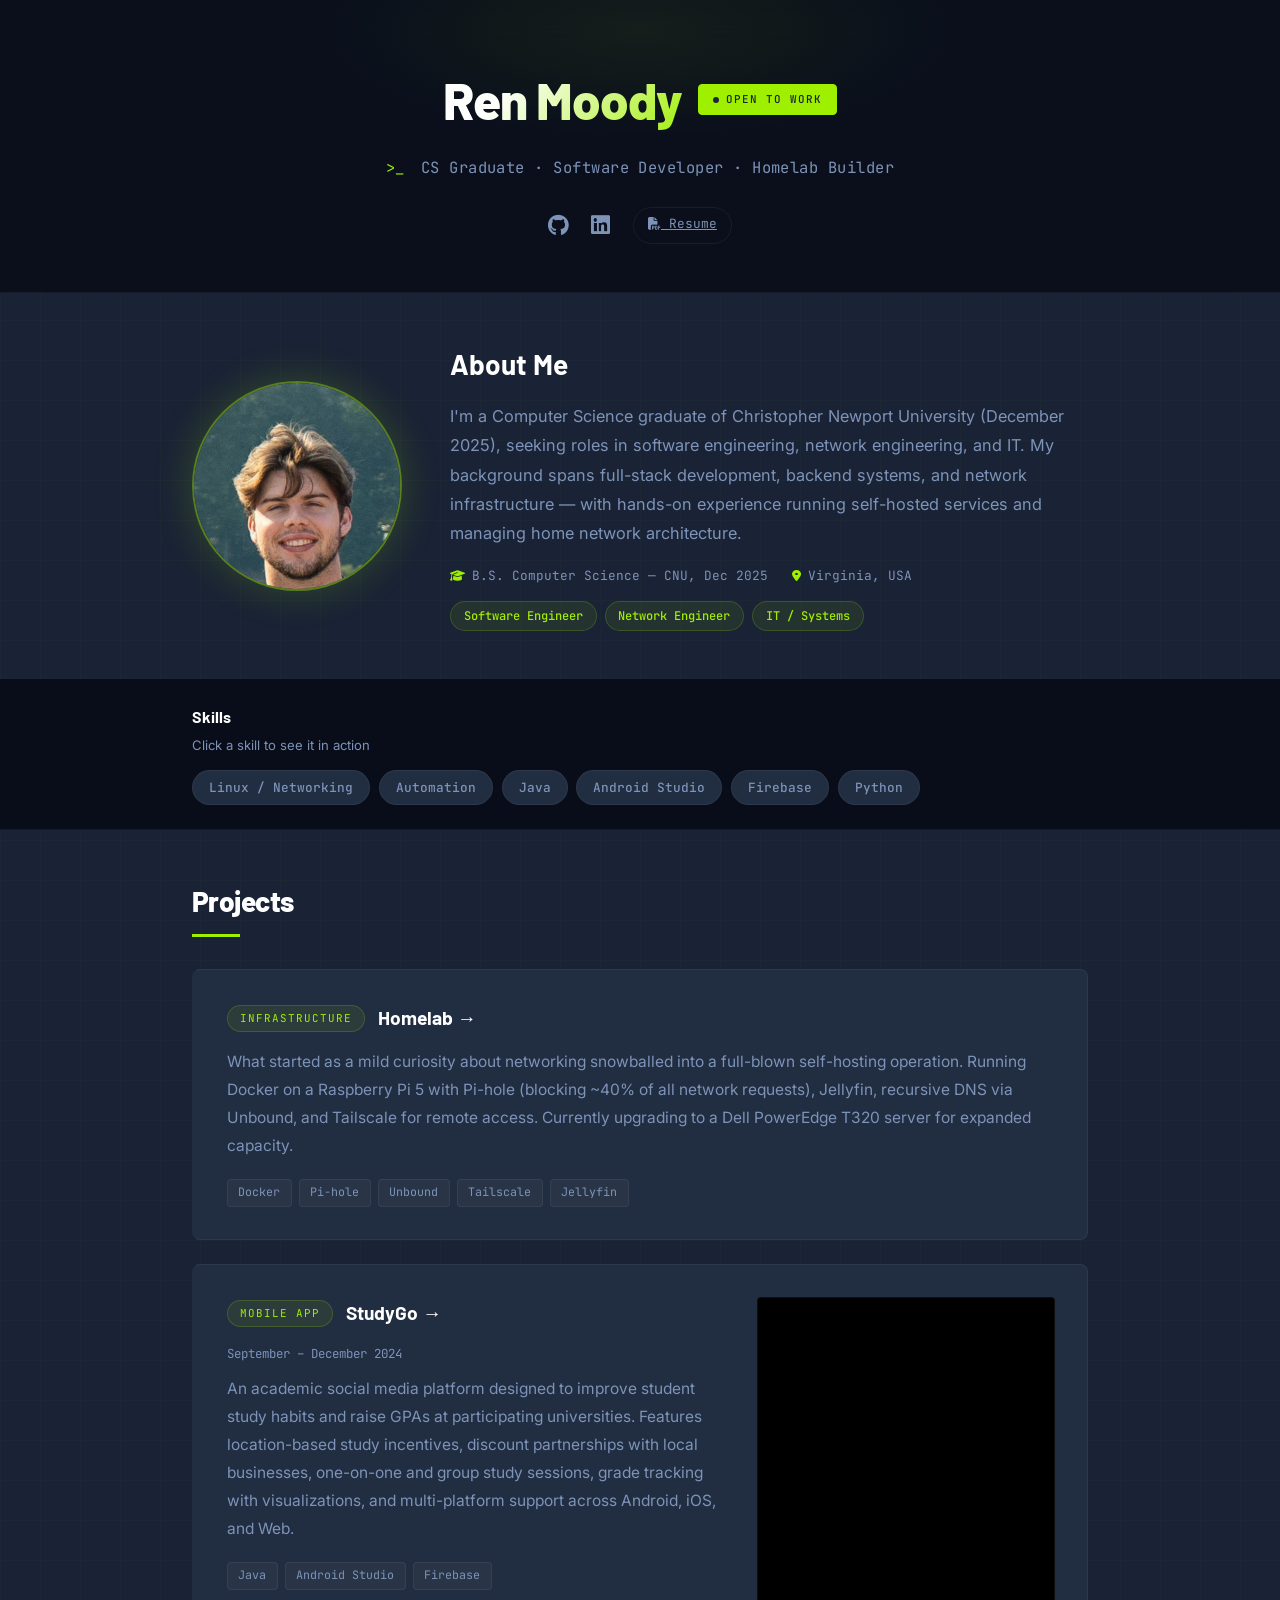
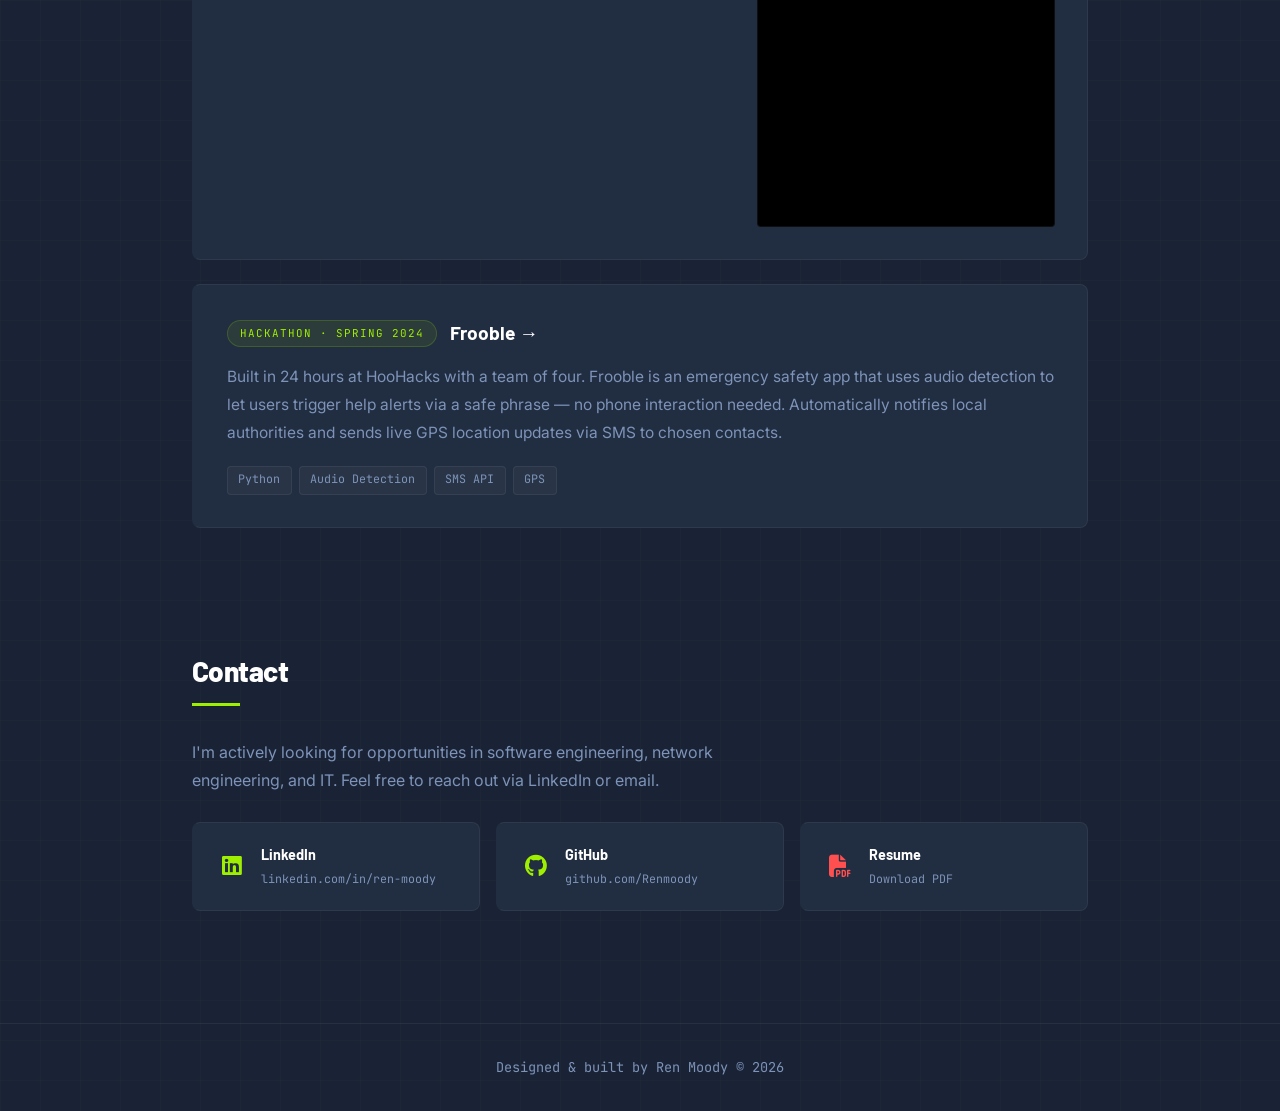
==== commit b497fe38: "Restyle to TryHackMe-inspired aesthetic - Switch accent from cyan to THM lime green (#9fef00) - Upda" ====
--- a/index.html
+++ b/index.html
@@ -17,7 +17,7 @@
                 <span class="name-label">Ren Moody</span>
                 <span class="status-badge">Open to Work</span>
             </div>
-            <p class="header-tagline">CS Graduate &middot; Software Developer &middot; Homelab Builder</p>
+            <p class="header-tagline"><span class="prompt">&gt;_</span> CS Graduate &middot; Software Developer &middot; Homelab Builder</p>
             <nav class="header-nav">
                 <a href="https://github.com/Renmoody" target="_blank" rel="noopener noreferrer" aria-label="GitHub Profile">
                     <i class="fab fa-github"></i>
--- a/new_style.css
+++ b/new_style.css
@@ -1,23 +1,24 @@
-@import url('https://fonts.googleapis.com/css2?family=Syne:wght@400;600;700;800&family=DM+Sans:ital,opsz,wght@0,9..40,300;0,9..40,400;0,9..40,500;0,9..40,600;1,9..40,300&family=JetBrains+Mono:wght@400;500&display=swap');
+@import url('https://fonts.googleapis.com/css2?family=Barlow:wght@400;500;600;700;800&family=Inter:wght@300;400;500;600&family=JetBrains+Mono:wght@400;500&display=swap');
 
 /* ============ TOKENS ============ */
 :root {
-    --bg:             #080d18;
-    --surface:        #0e1525;
-    --surface-hi:     #141d30;
-    --border:         rgba(255, 255, 255, 0.07);
-    --border-hi:      rgba(34, 211, 238, 0.28);
-    --text:           #dde4f0;
-    --text-muted:     #7b8fab;
-    --accent:         #22d3ee;
-    --accent-dim:     rgba(34, 211, 238, 0.1);
-    --accent-glow:    rgba(34, 211, 238, 0.22);
-    --green:          #34d399;
-    --yellow:         #fbbf24;
-    --radius:         14px;
-    --radius-sm:      8px;
-    --font-display:   'Syne', sans-serif;
-    --font-body:      'DM Sans', sans-serif;
+    --bg:             #1a2235;
+    --surface:        #212d40;
+    --surface-hi:     #2a3854;
+    --border:         rgba(255, 255, 255, 0.06);
+    --border-hi:      rgba(159, 239, 0, 0.45);
+    --text:           #c8d4e3;
+    --text-muted:     #7d93b8;
+    --accent:         #9fef00;
+    --accent-dim:     rgba(159, 239, 0, 0.08);
+    --accent-glow:    rgba(159, 239, 0, 0.2);
+    --green:          #9fef00;
+    --yellow:         #ffd700;
+    --red:            #ff4f4f;
+    --radius:         8px;
+    --radius-sm:      4px;
+    --font-display:   'Barlow', sans-serif;
+    --font-body:      'Inter', sans-serif;
     --font-mono:      'JetBrains Mono', monospace;
 }
 
@@ -33,8 +34,10 @@
 body {
     font-family: var(--font-body);
     background-color: var(--bg);
-    background-image: radial-gradient(rgba(34, 211, 238, 0.035) 1px, transparent 1px);
-    background-size: 28px 28px;
+    background-image:
+        linear-gradient(rgba(159, 239, 0, 0.025) 1px, transparent 1px),
+        linear-gradient(90deg, rgba(159, 239, 0, 0.025) 1px, transparent 1px);
+    background-size: 40px 40px;
     color: var(--text);
     line-height: 1.7;
     -webkit-font-smoothing: antialiased;
@@ -69,7 +72,7 @@
     transform: translateX(-50%);
     width: 640px;
     height: 220px;
-    background: radial-gradient(ellipse at center, rgba(34, 211, 238, 0.08) 0%, transparent 70%);
+    background: radial-gradient(ellipse at center, rgba(159, 239, 0, 0.07) 0%, transparent 70%);
     pointer-events: none;
 }
 
@@ -92,7 +95,7 @@
     font-size: clamp(1.9rem, 5vw, 3.2rem);
     font-weight: 800;
     letter-spacing: -0.02em;
-    background: linear-gradient(135deg, #ffffff 0%, var(--accent) 100%);
+    background: linear-gradient(135deg, #ffffff 30%, var(--accent) 100%);
     -webkit-background-clip: text;
     -webkit-text-fill-color: transparent;
     background-clip: text;
@@ -105,10 +108,10 @@
     font-weight: 500;
     text-transform: uppercase;
     letter-spacing: 0.09em;
-    color: var(--green);
-    background: rgba(52, 211, 153, 0.1);
-    border: 1px solid rgba(52, 211, 153, 0.25);
-    border-radius: 50px;
+    color: var(--bg);
+    background: var(--green);
+    border: 1px solid var(--green);
+    border-radius: 4px;
     padding: 0.3rem 0.9rem;
     display: inline-flex;
     align-items: center;
@@ -122,7 +125,7 @@
     width: 6px;
     height: 6px;
     border-radius: 50%;
-    background: var(--green);
+    background: var(--bg);
     animation: pulse-dot 2.2s ease-in-out infinite;
     flex-shrink: 0;
 }
@@ -137,6 +140,13 @@
     font-size: 0.97rem;
     letter-spacing: 0.03em;
     margin-bottom: 1.6rem;
+    font-family: var(--font-mono);
+}
+
+.prompt {
+    color: var(--accent);
+    margin-right: 0.4rem;
+    user-select: none;
 }
 
 .header-nav {
@@ -276,7 +286,7 @@
     font-weight: 500;
     color: var(--accent);
     background: var(--accent-dim);
-    border: 1px solid rgba(34, 211, 238, 0.18);
+    border: 1px solid rgba(159, 239, 0, 0.18);
     padding: 0.25rem 0.8rem;
     border-radius: 50px;
     white-space: nowrap;
@@ -308,6 +318,7 @@
     gap: 1rem;
     background: var(--surface);
     border: 1px solid var(--border);
+    border-left: 3px solid transparent;
     border-radius: var(--radius);
     padding: 1.25rem 1.5rem;
     text-decoration: none;
@@ -316,7 +327,8 @@
 
 .contact-card:hover {
     border-color: var(--border-hi);
-    box-shadow: 0 0 0 1px var(--border-hi), 0 6px 24px rgba(34, 211, 238, 0.07);
+    border-left-color: var(--accent);
+    box-shadow: 0 6px 24px rgba(159, 239, 0, 0.07);
     transform: translateY(-2px);
 }
 
@@ -329,12 +341,13 @@
 }
 
 .contact-card--resume i {
-    color: #f87171;
+    color: var(--red);
 }
 
 .contact-card--resume:hover {
-    border-color: rgba(248, 113, 113, 0.35);
-    box-shadow: 0 0 0 1px rgba(248, 113, 113, 0.35), 0 6px 24px rgba(248, 113, 113, 0.06);
+    border-left-color: var(--red) !important;
+    border-color: rgba(255, 79, 79, 0.3);
+    box-shadow: 0 6px 24px rgba(255, 79, 79, 0.06);
 }
 
 .contact-card div {
@@ -455,11 +468,11 @@
 .section-title::after {
     content: '';
     display: block;
-    width: 36px;
+    width: 48px;
     height: 3px;
     background: var(--accent);
     margin-top: 0.5rem;
-    border-radius: 2px;
+    border-radius: 0;
 }
 
 /* ============ PROJECTS ============ */
@@ -469,6 +482,7 @@
     scroll-margin-top: 180px;
     background: var(--surface);
     border: 1px solid var(--border);
+    border-left: 3px solid transparent;
     border-radius: var(--radius);
     padding: 2rem;
     margin-bottom: 1.5rem;
@@ -479,8 +493,9 @@
 .project:hover,
 .project.active-project {
     border-color: var(--border-hi);
-    box-shadow: 0 0 0 1px var(--border-hi), 0 8px 32px rgba(34, 211, 238, 0.07);
-    transform: translateY(-3px);
+    border-left-color: var(--accent);
+    box-shadow: 0 8px 32px rgba(159, 239, 0, 0.07);
+    transform: translateY(-2px);
 }
 
 .project-header {
@@ -498,7 +513,7 @@
     letter-spacing: 0.09em;
     color: var(--accent);
     background: var(--accent-dim);
-    border: 1px solid rgba(34, 211, 238, 0.18);
+    border: 1px solid rgba(159, 239, 0, 0.18);
     padding: 0.2rem 0.75rem;
     border-radius: 50px;
     white-space: nowrap;
@@ -593,7 +608,7 @@
     top: 8px;
     bottom: 0;
     width: 2px;
-    background: linear-gradient(to bottom, var(--accent) 0%, rgba(34, 211, 238, 0.1) 100%);
+    background: linear-gradient(to bottom, var(--accent) 0%, rgba(159, 239, 0, 0.1) 100%);
     border-radius: 2px;
 }
 
@@ -628,6 +643,7 @@
 .timeline-card {
     background: var(--surface);
     border: 1px solid var(--border);
+    border-left: 3px solid transparent;
     border-radius: var(--radius);
     padding: 1.75rem;
     transition: border-color 0.3s ease, box-shadow 0.3s ease;
@@ -635,7 +651,8 @@
 
 .timeline-card:hover {
     border-color: var(--border-hi);
-    box-shadow: 0 4px 24px rgba(34, 211, 238, 0.05);
+    border-left-color: var(--accent);
+    box-shadow: 0 4px 24px rgba(159, 239, 0, 0.05);
 }
 
 .deprecated-card {
@@ -668,7 +685,7 @@
 .timeline-label.present {
     color: var(--accent);
     background: var(--accent-dim);
-    border: 1px solid rgba(34, 211, 238, 0.18);
+    border: 1px solid rgba(159, 239, 0, 0.18);
 }
 
 .timeline-label.deprecated {
@@ -724,6 +741,7 @@
     display: block;
     object-fit: cover;
 }
+
 
 .img {
     margin-top: 1.2rem;
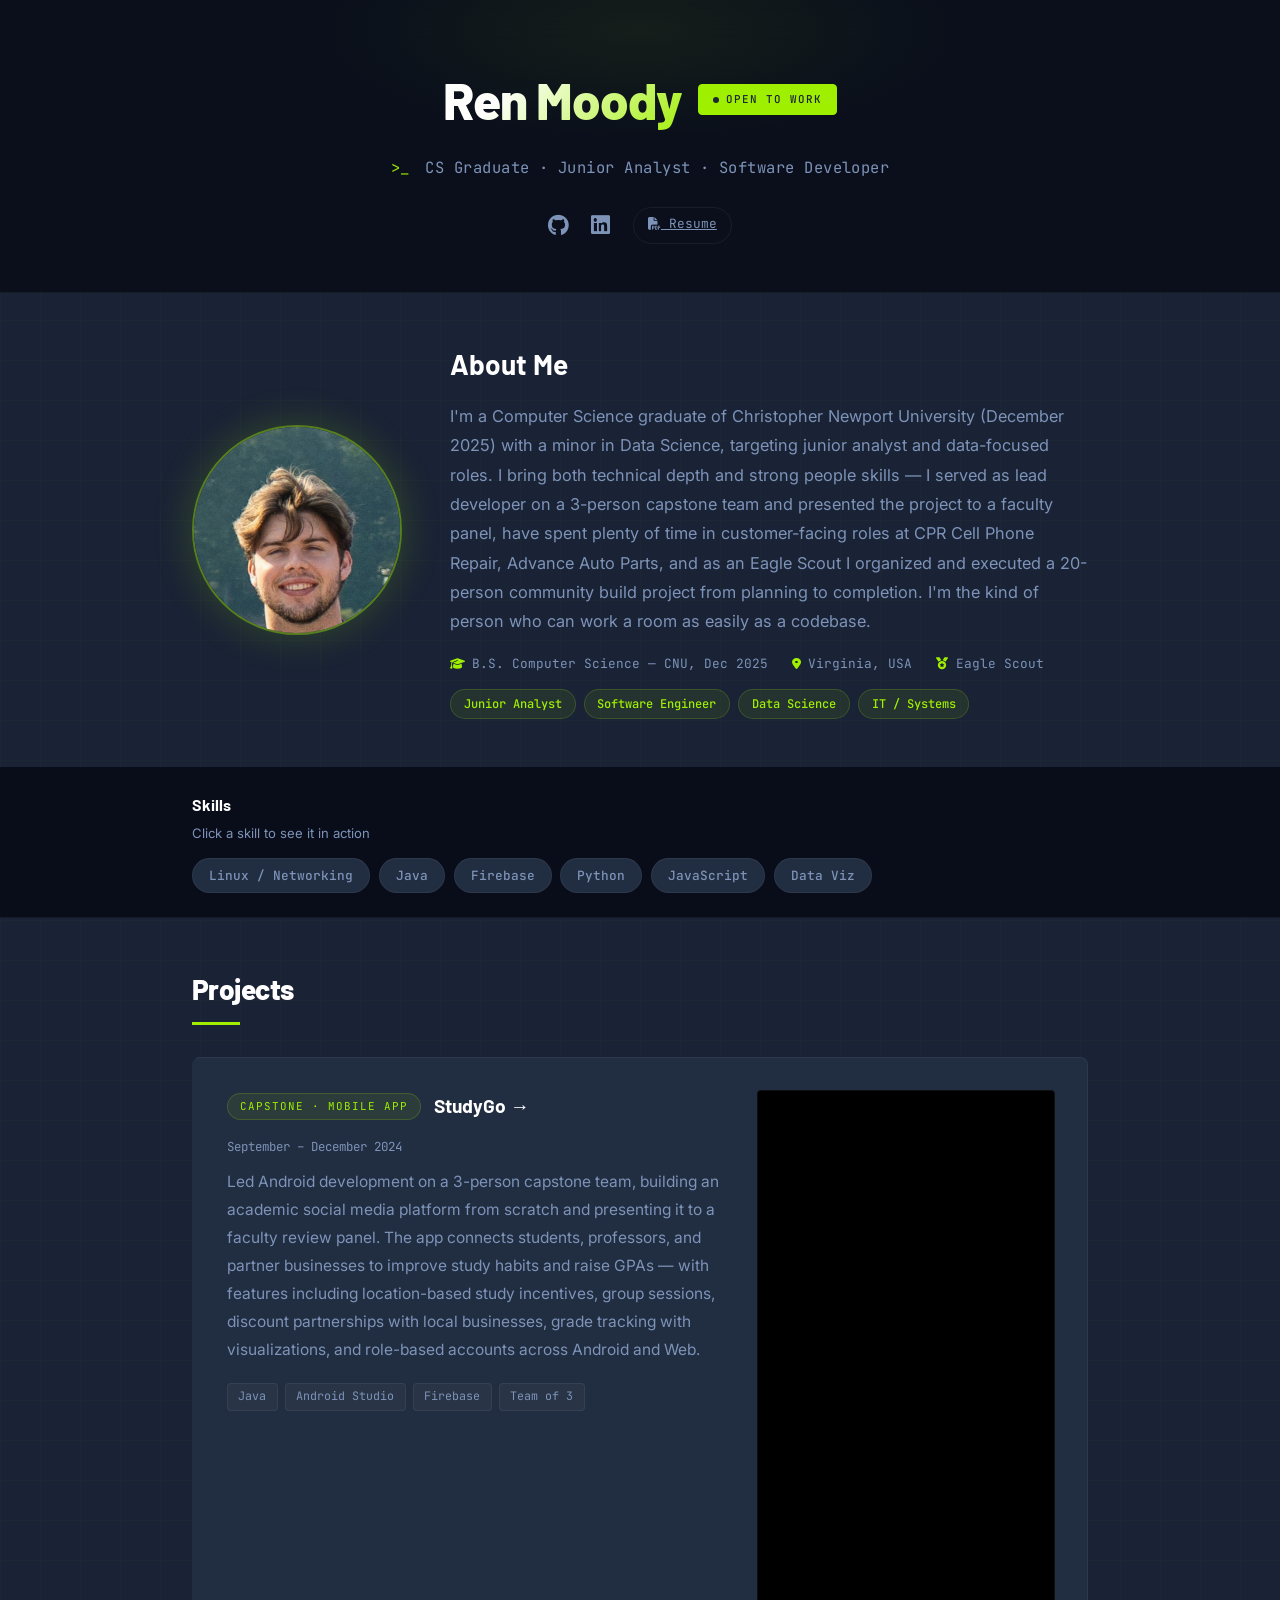
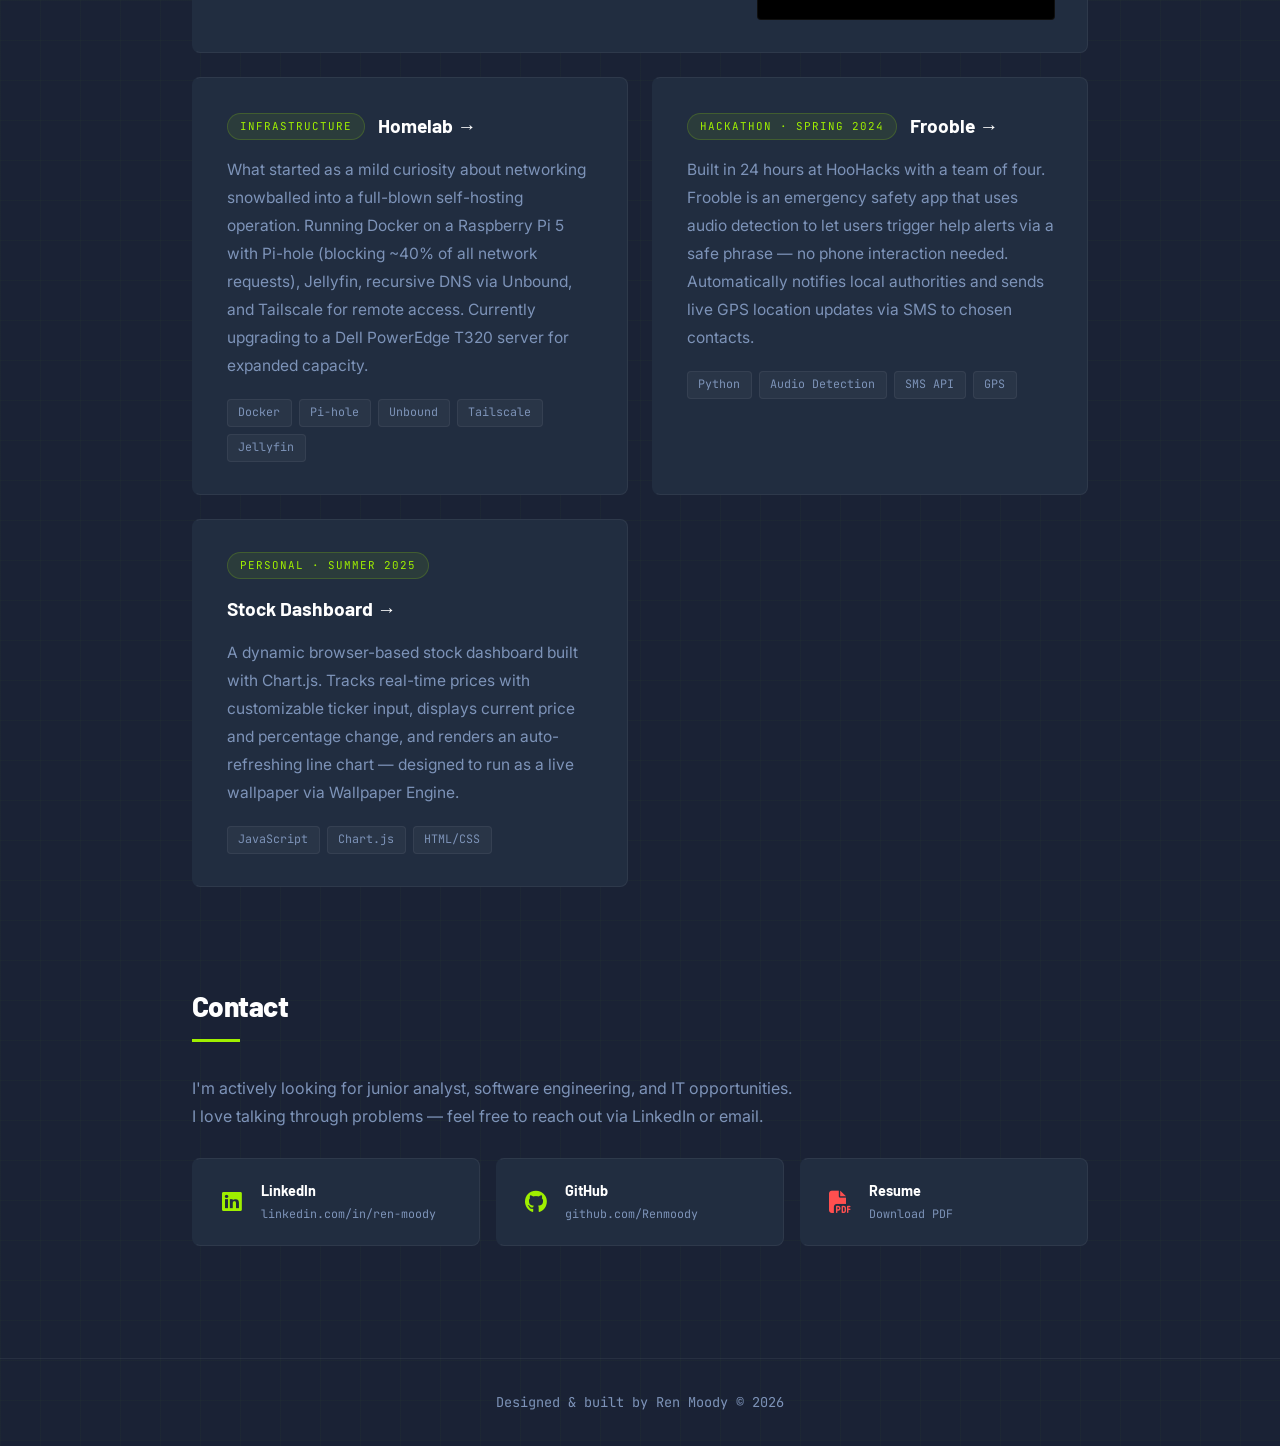
==== commit 75608af1: "Content update" ====
--- a/index.html
+++ b/index.html
@@ -1,14 +1,17 @@
 <!DOCTYPE html>
 <html lang="en">
+
 <head>
     <meta charset="UTF-8">
     <meta name="viewport" content="width=device-width, initial-scale=1.0">
     <meta name="description" content="Ren Moody — CS Graduate, Software Developer, and Homelab Builder.">
-    <meta name="keywords" content="Ren Moody, portfolio, software developer, computer science, Christopher Newport University">
+    <meta name="keywords"
+        content="Ren Moody, portfolio, software developer, computer science, Christopher Newport University">
     <title>Ren Moody</title>
     <link rel="stylesheet" href="new_style.css">
     <link rel="stylesheet" href="https://cdnjs.cloudflare.com/ajax/libs/font-awesome/6.5.1/css/all.min.css">
 </head>
+
 <body>
 
     <header class="site-header">
@@ -17,15 +20,19 @@
                 <span class="name-label">Ren Moody</span>
                 <span class="status-badge">Open to Work</span>
             </div>
-            <p class="header-tagline"><span class="prompt">&gt;_</span> CS Graduate &middot; Software Developer &middot; Homelab Builder</p>
+            <p class="header-tagline"><span class="prompt">&gt;_</span> CS Graduate &middot; Junior Analyst &middot;
+                Software Developer</p>
             <nav class="header-nav">
-                <a href="https://github.com/Renmoody" target="_blank" rel="noopener noreferrer" aria-label="GitHub Profile">
+                <a href="https://github.com/Renmoody" target="_blank" rel="noopener noreferrer"
+                    aria-label="GitHub Profile">
                     <i class="fab fa-github"></i>
                 </a>
-                <a href="https://www.linkedin.com/in/ren-moody/" target="_blank" rel="noopener noreferrer" aria-label="LinkedIn Profile">
+                <a href="https://www.linkedin.com/in/ren-moody/" target="_blank" rel="noopener noreferrer"
+                    aria-label="LinkedIn Profile">
                     <i class="fab fa-linkedin"></i>
                 </a>
-                <a href="./documents/Ren_Moody_Resume_9.16.pdf" target="_blank" rel="noopener noreferrer" aria-label="Download Resume" class="resume-nav-link">
+                <a href="./documents/Ren_Moody_Resume_9.16.pdf" target="_blank" rel="noopener noreferrer"
+                    aria-label="Download Resume" class="resume-nav-link">
                     <i class="fas fa-file-pdf"></i> Resume
                 </a>
             </nav>
@@ -37,14 +44,22 @@
             <img src="./images/pfp2.png" alt="Ren Moody" class="profile-pic">
             <div class="about-text">
                 <h2>About Me</h2>
-                <p>I'm a Computer Science graduate of Christopher Newport University (December 2025), seeking roles in software engineering, network engineering, and IT. My background spans full-stack development, backend systems, and network infrastructure — with hands-on experience running self-hosted services and managing home network architecture.</p>
+                <p>I'm a Computer Science graduate of Christopher Newport University (December 2025) with a minor in
+                    Data Science, targeting junior analyst and data-focused roles. I bring both technical depth and
+                    strong people skills — I served as lead developer on a 3-person capstone team and presented the
+                    project to a faculty panel, have spent plenty of time in customer-facing roles at CPR Cell Phone Repair, Advance Auto Parts, and as
+                    an Eagle Scout I organized and executed a 20-person community build project from planning to
+                    completion. I'm the kind of person who can work a room as easily as a codebase.</p>
                 <div class="about-meta">
-                    <span class="about-meta-item"><i class="fas fa-graduation-cap"></i> B.S. Computer Science &mdash; CNU, Dec 2025</span>
+                    <span class="about-meta-item"><i class="fas fa-graduation-cap"></i> B.S. Computer Science &mdash;
+                        CNU, Dec 2025</span>
                     <span class="about-meta-item"><i class="fas fa-map-marker-alt"></i> Virginia, USA</span>
+                    <span class="about-meta-item"><i class="fas fa-medal"></i> Eagle Scout</span>
                 </div>
                 <div class="target-roles">
+                    <span class="role-tag">Junior Analyst</span>
                     <span class="role-tag">Software Engineer</span>
-                    <span class="role-tag">Network Engineer</span>
+                    <span class="role-tag">Data Science</span>
                     <span class="role-tag">IT / Systems</span>
                 </div>
             </div>
@@ -59,11 +74,11 @@
             <p class="skills-sub">Click a skill to see it in action</p>
             <div class="skills-hub">
                 <a href="#homelab" class="skill-tag" data-skill="linux" proj="homelab">Linux / Networking</a>
-                <a href="#homelab" class="skill-tag" data-skill="automation" proj="homelab">Automation</a>
                 <a href="#studygo" class="skill-tag" data-skill="java" proj="studygo">Java</a>
-                <a href="#studygo" class="skill-tag" data-skill="android-studio" proj="studygo">Android Studio</a>
                 <a href="#studygo" class="skill-tag" data-skill="firebase" proj="studygo">Firebase</a>
                 <a href="#frooble" class="skill-tag" data-skill="python" proj="frooble">Python</a>
+                <a href="#stockdashboard" class="skill-tag" data-skill="javascript" proj="stockdashboard">JavaScript</a>
+                <a href="#stockdashboard" class="skill-tag" data-skill="dataviz" proj="stockdashboard">Data Viz</a>
             </div>
         </div>
     </section>
@@ -73,50 +88,82 @@
             <div class="container">
                 <h2 class="section-title fade-up">Projects</h2>
 
-                <!-- Homelab -->
-                <div class="project fade-up" id="homelab" data-skill="linux automation" tabindex="0">
-                    <div class="project-header">
-                        <span class="project-tag">Infrastructure</span>
-                        <h3><a href="homelab.html">Homelab →</a></h3>
-                    </div>
-                    <p>What started as a mild curiosity about networking snowballed into a full-blown self-hosting operation. Running Docker on a Raspberry Pi 5 with Pi-hole (blocking ~40% of all network requests), Jellyfin, recursive DNS via Unbound, and Tailscale for remote access. Currently upgrading to a Dell PowerEdge T320 server for expanded capacity.</p>
-                    <div class="project-stack">
-                        <span>Docker</span><span>Pi-hole</span><span>Unbound</span><span>Tailscale</span><span>Jellyfin</span>
-                    </div>
+                <div class="projects-grid">
+
+                    <!-- StudyGo — featured full-width -->
+                    <div class="project project-split project--featured fade-up" id="studygo"
+                        data-skill="java android-studio firebase" tabindex="0">
+                        <div class="project-info">
+                            <div class="project-header">
+                                <span class="project-tag">Capstone &middot; Mobile App</span>
+                                <h3><a href="https://github.com/Renmoody/capstone" target="_blank"
+                                        rel="noopener noreferrer">StudyGo →</a></h3>
+                            </div>
+                            <p class="project-date">September – December 2024</p>
+                            <p>Led Android development on a 3-person capstone team, building an academic social media
+                                platform from scratch and presenting it to a faculty review panel. The app connects
+                                students, professors, and partner businesses to improve study habits and raise GPAs —
+                                with features including location-based study incentives, group sessions, discount
+                                partnerships with local businesses, grade tracking with visualizations, and role-based
+                                accounts across Android and Web.</p>
+                            <div class="project-stack">
+                                <span>Java</span><span>Android Studio</span><span>Firebase</span><span>Team of 3</span>
+                            </div>
+                        </div>
+                        <div class="video-container">
+                            <video src="videos/Screen_recording_20241212_234307.webm" muted loop autoplay playsinline>
+                                Your browser does not support the video tag.
+                            </video>
+                        </div>
+                    </div>
+
+                    <!-- Homelab -->
+                    <div class="project fade-up" id="homelab" data-skill="linux" tabindex="0">
+                        <div class="project-header">
+                            <span class="project-tag">Infrastructure</span>
+                            <h3><a href="homelab.html">Homelab →</a></h3>
+                        </div>
+                        <p>What started as a mild curiosity about networking snowballed into a full-blown self-hosting
+                            operation. Running Docker on a Raspberry Pi 5 with Pi-hole (blocking ~40% of all network
+                            requests), Jellyfin, recursive DNS via Unbound, and Tailscale for remote access. Currently
+                            upgrading to a Dell PowerEdge T320 server for expanded capacity.</p>
+                        <div class="project-stack">
+                            <span>Docker</span><span>Pi-hole</span><span>Unbound</span><span>Tailscale</span><span>Jellyfin</span>
+                        </div>
+                    </div>
+
+                    <!-- Frooble -->
+                    <div class="project fade-up" id="frooble" data-skill="python" tabindex="0">
+                        <div class="project-header">
+                            <span class="project-tag">Hackathon &middot; Spring 2024</span>
+                            <h3><a href="https://github.com/Renmoody/Frooble" target="_blank"
+                                    rel="noopener noreferrer">Frooble →</a></h3>
+                        </div>
+                        <p>Built in 24 hours at HooHacks with a team of four. Frooble is an emergency safety app that
+                            uses audio detection to let users trigger help alerts via a safe phrase — no phone
+                            interaction needed. Automatically notifies local authorities and sends live GPS location
+                            updates via SMS to chosen contacts.</p>
+                        <div class="project-stack">
+                            <span>Python</span><span>Audio Detection</span><span>SMS API</span><span>GPS</span>
+                        </div>
+                    </div>
+
+                    <!-- Stock Dashboard -->
+                    <div class="project fade-up" id="stockdashboard" data-skill="javascript dataviz" tabindex="0">
+                        <div class="project-header">
+                            <span class="project-tag">Personal &middot; Summer 2025</span>
+                            <h3><a href="https://github.com/Renmoody" target="_blank" rel="noopener noreferrer">Stock
+                                    Dashboard →</a></h3>
+                        </div>
+                        <p>A dynamic browser-based stock dashboard built with Chart.js. Tracks real-time prices with
+                            customizable ticker input, displays current price and percentage change, and renders an
+                            auto-refreshing line chart — designed to run as a live wallpaper via Wallpaper Engine.</p>
+                        <div class="project-stack">
+                            <span>JavaScript</span><span>Chart.js</span><span>HTML/CSS</span>
+                        </div>
+                    </div>
+
                 </div>
-
-                <!-- StudyGo -->
-                <div class="project project-split fade-up" id="studygo" data-skill="java android-studio firebase" tabindex="0">
-                    <div class="project-info">
-                        <div class="project-header">
-                            <span class="project-tag">Mobile App</span>
-                            <h3><a href="https://github.com/Renmoody/capstone" target="_blank" rel="noopener noreferrer">StudyGo →</a></h3>
-                        </div>
-                        <p class="project-date">September – December 2024</p>
-                        <p>An academic social media platform designed to improve student study habits and raise GPAs at participating universities. Features location-based study incentives, discount partnerships with local businesses, one-on-one and group study sessions, grade tracking with visualizations, and multi-platform support across Android, iOS, and Web.</p>
-                        <div class="project-stack">
-                            <span>Java</span><span>Android Studio</span><span>Firebase</span>
-                        </div>
-                    </div>
-                    <div class="video-container">
-                        <video src="videos/Screen_recording_20241212_234307.webm" muted loop autoplay playsinline>
-                            Your browser does not support the video tag.
-                        </video>
-                    </div>
-                </div>
-
-                <!-- Frooble -->
-                <div class="project fade-up" id="frooble" data-skill="python" tabindex="0">
-                    <div class="project-header">
-                        <span class="project-tag">Hackathon &middot; Spring 2024</span>
-                        <h3><a href="https://github.com/Renmoody/Frooble" target="_blank" rel="noopener noreferrer">Frooble →</a></h3>
-                    </div>
-                    <p>Built in 24 hours at HooHacks with a team of four. Frooble is an emergency safety app that uses audio detection to let users trigger help alerts via a safe phrase — no phone interaction needed. Automatically notifies local authorities and sends live GPS location updates via SMS to chosen contacts.</p>
-                    <div class="project-stack">
-                        <span>Python</span><span>Audio Detection</span><span>SMS API</span><span>GPS</span>
-                    </div>
-                </div>
-
             </div>
         </section>
     </main>
@@ -124,9 +171,11 @@
     <section id="contact">
         <div class="container fade-up">
             <h2 class="section-title">Contact</h2>
-            <p class="contact-intro">I'm actively looking for opportunities in software engineering, network engineering, and IT. Feel free to reach out via LinkedIn or email.</p>
+            <p class="contact-intro">I'm actively looking for junior analyst, software engineering, and IT
+                opportunities. I love talking through problems — feel free to reach out via LinkedIn or email.</p>
             <div class="contact-grid">
-                <a href="https://www.linkedin.com/in/ren-moody/" target="_blank" rel="noopener noreferrer" class="contact-card">
+                <a href="https://www.linkedin.com/in/ren-moody/" target="_blank" rel="noopener noreferrer"
+                    class="contact-card">
                     <i class="fab fa-linkedin"></i>
                     <div>
                         <span class="contact-label">LinkedIn</span>
@@ -140,7 +189,8 @@
                         <span class="contact-value">github.com/Renmoody</span>
                     </div>
                 </a>
-                <a href="./documents/Ren_Moody_Resume_9.16.pdf" target="_blank" rel="noopener noreferrer" class="contact-card contact-card--resume">
+                <a href="./documents/Ren_Moody_Resume_9.16.pdf" target="_blank" rel="noopener noreferrer"
+                    class="contact-card contact-card--resume">
                     <i class="fas fa-file-pdf"></i>
                     <div>
                         <span class="contact-label">Resume</span>
@@ -159,4 +209,5 @@
 
     <script src="script.js"></script>
 </body>
-</html>
+
+</html>
--- a/new_style.css
+++ b/new_style.css
@@ -478,6 +478,16 @@
 /* ============ PROJECTS ============ */
 #projects .container { padding-top: 3rem; }
 
+.projects-grid {
+    display: grid;
+    grid-template-columns: repeat(2, 1fr);
+    gap: 1.5rem;
+}
+
+.project--featured {
+    grid-column: 1 / -1;
+}
+
 .project {
     scroll-margin-top: 180px;
     background: var(--surface);
@@ -485,7 +495,6 @@
     border-left: 3px solid transparent;
     border-radius: var(--radius);
     padding: 2rem;
-    margin-bottom: 1.5rem;
     transition: border-color 0.3s ease, box-shadow 0.3s ease, transform 0.3s ease;
     cursor: pointer;
 }
@@ -833,6 +842,14 @@
         align-self: center;
     }
 
+    .projects-grid {
+        grid-template-columns: 1fr;
+    }
+
+    .project--featured {
+        grid-column: 1;
+    }
+
     .project-split {
         flex-direction: column;
     }
